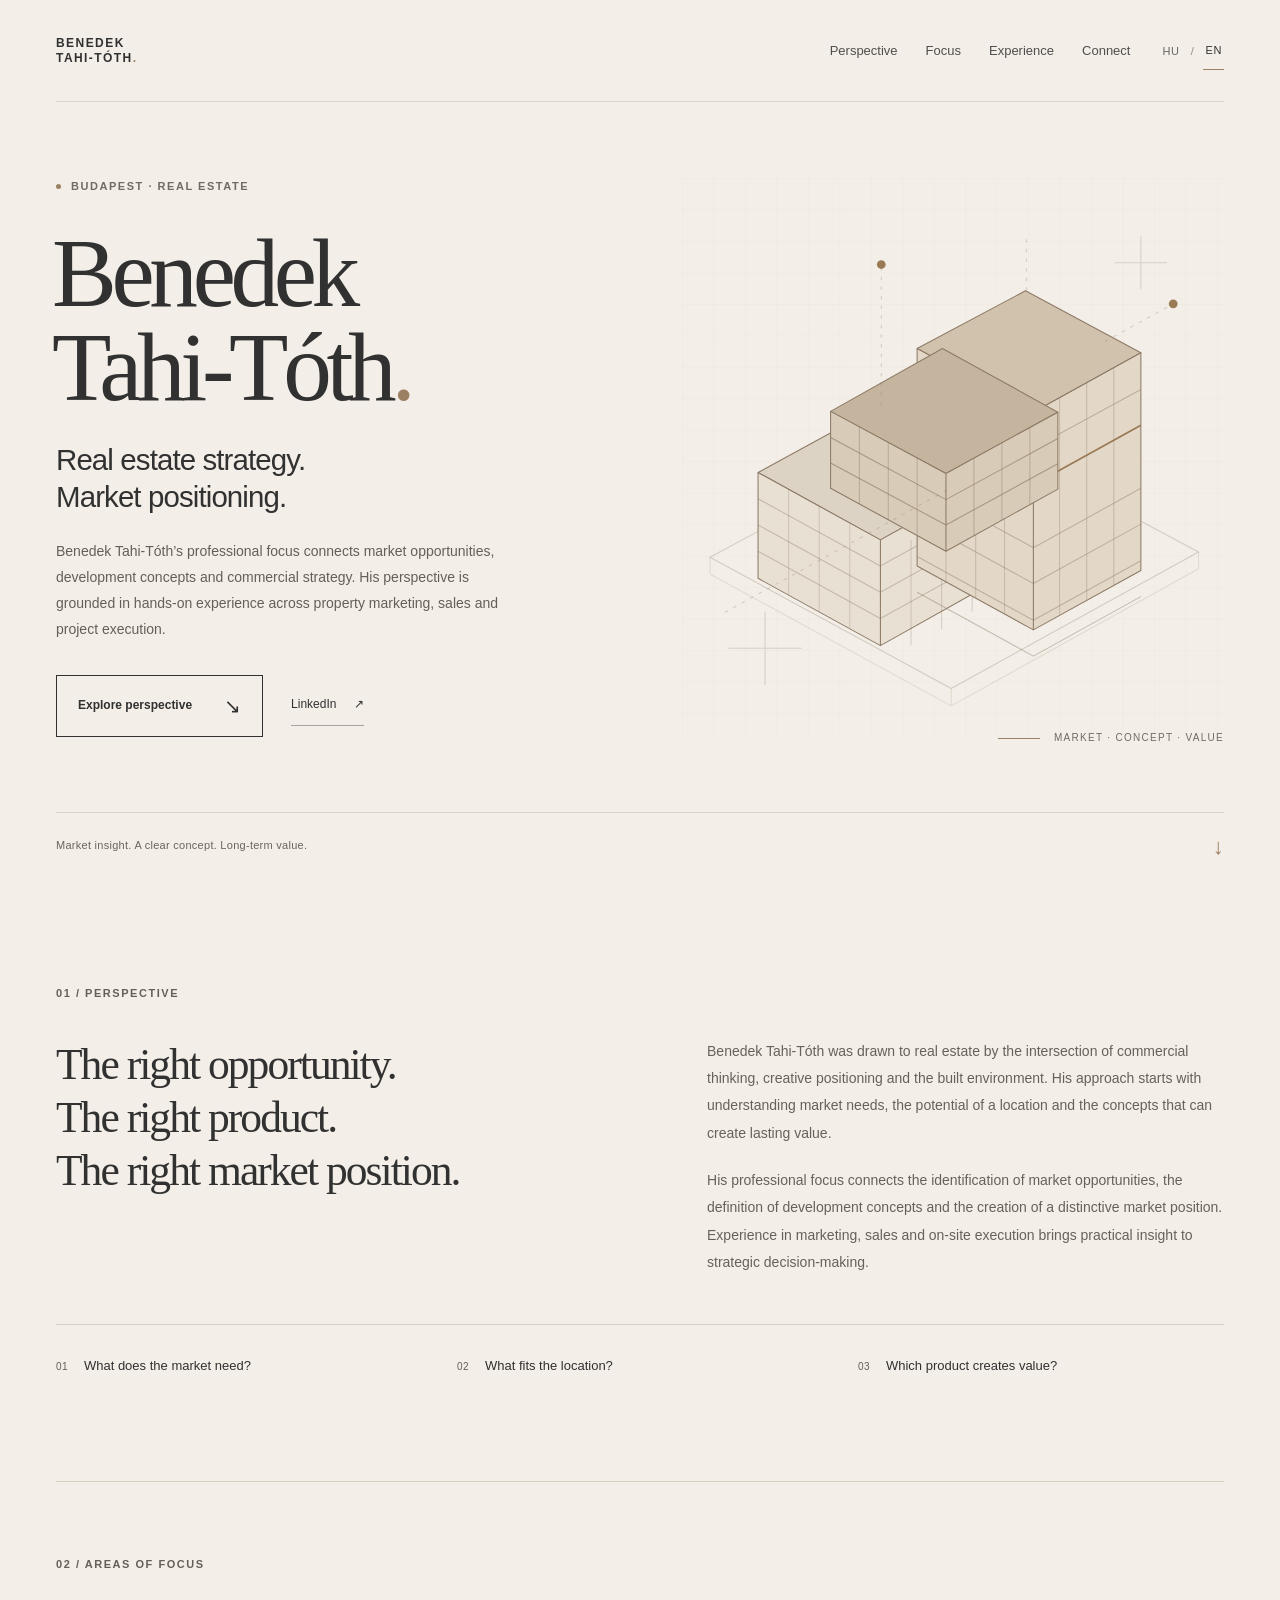
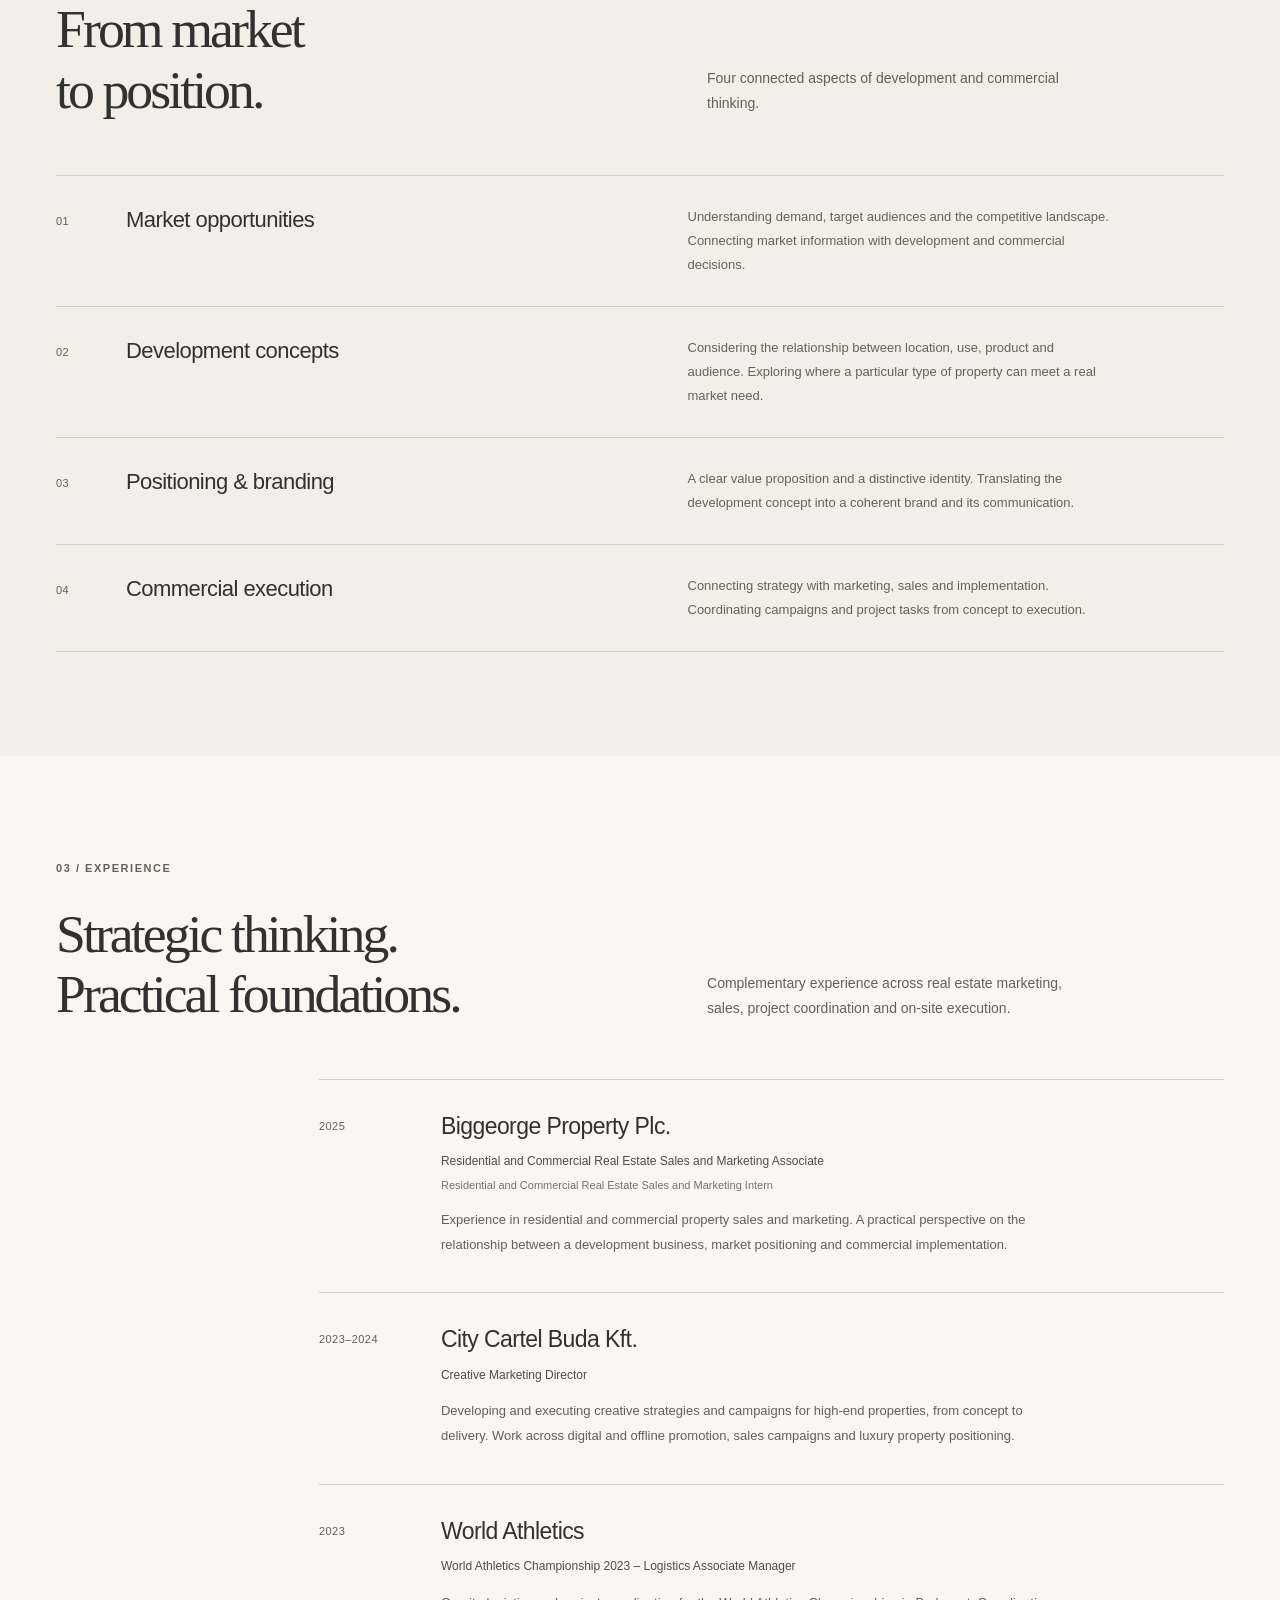
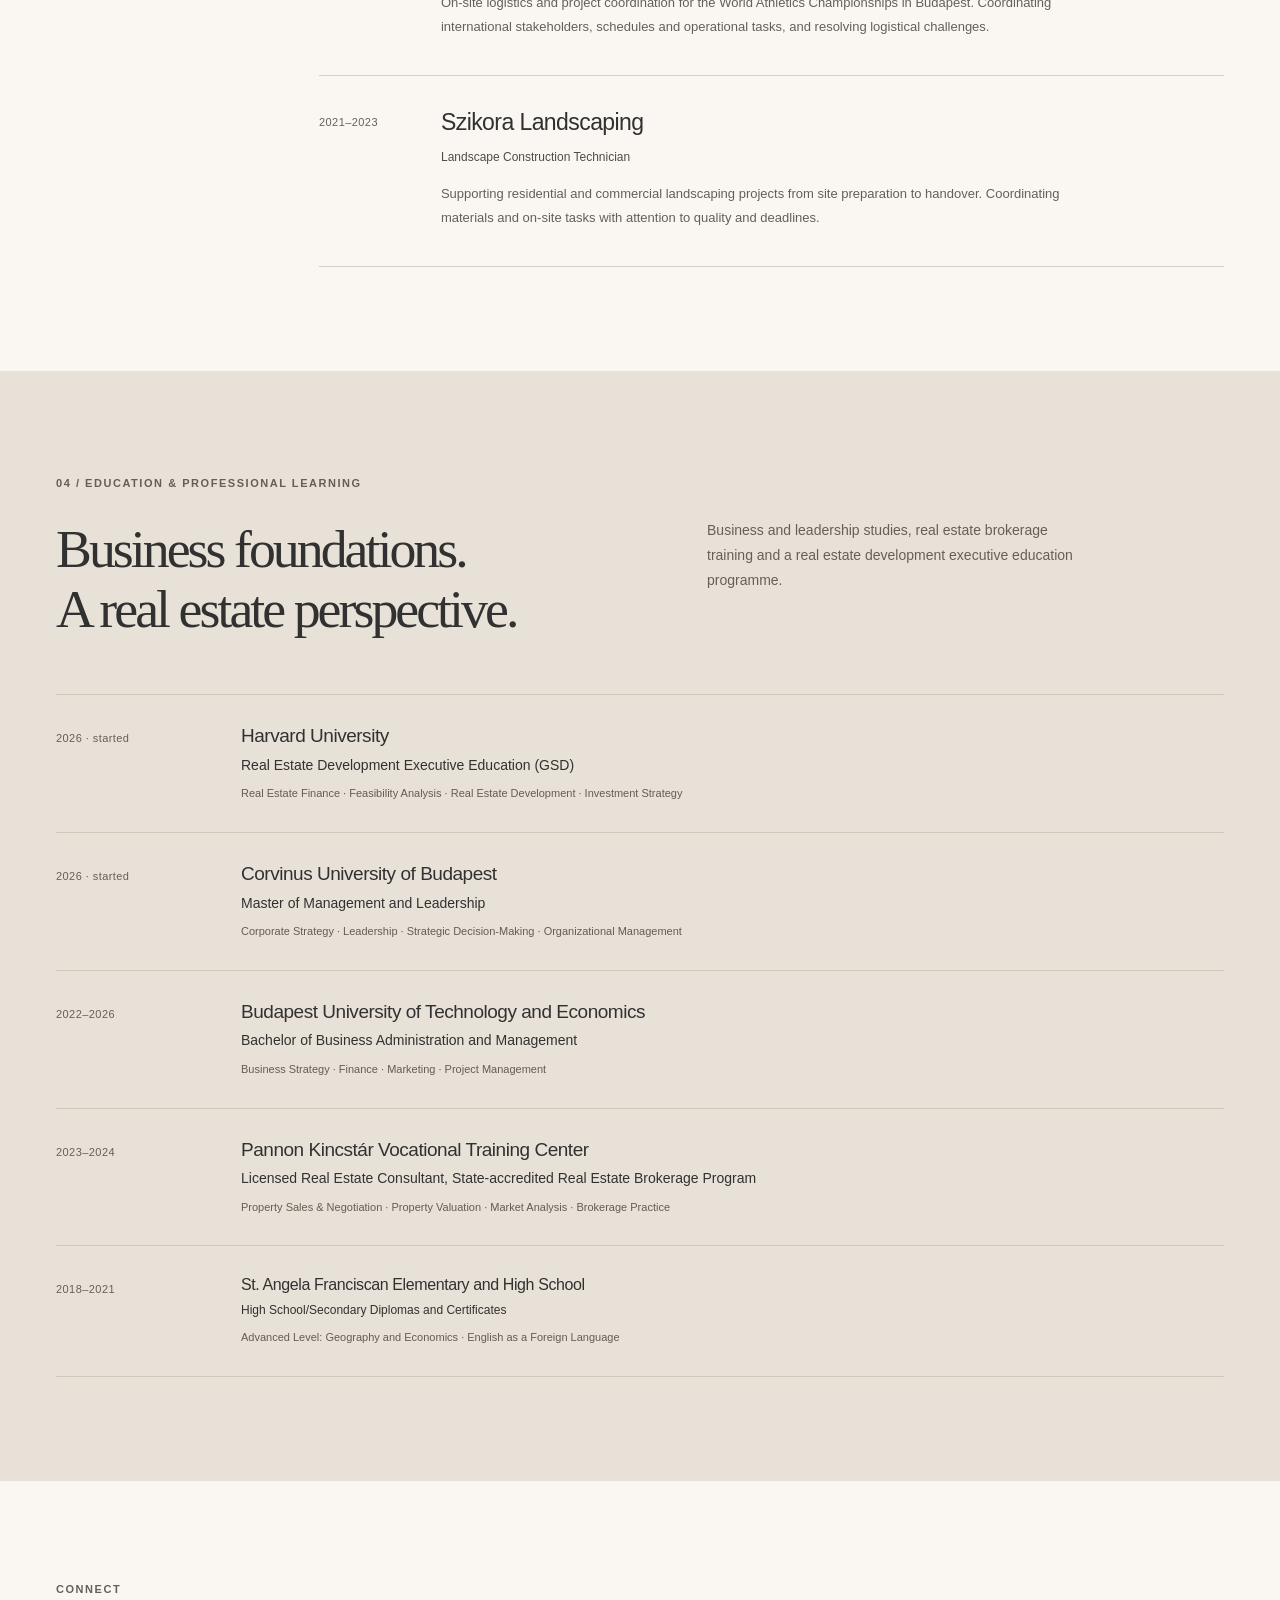
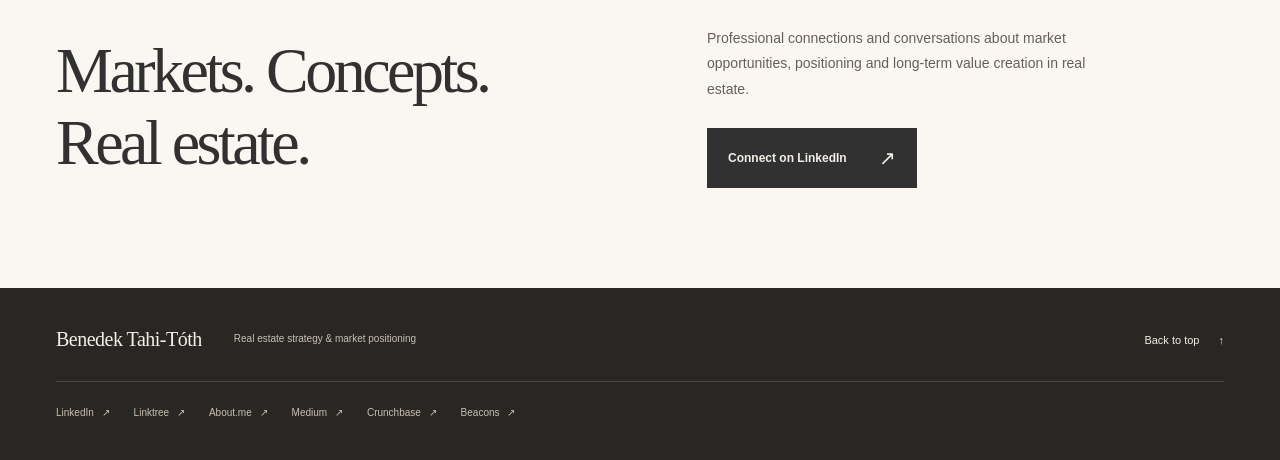
==== en/index.html @ 2187190b "Add files via upload" ====
<!doctype html>
<html lang="en">
<head>
  <meta charset="utf-8">
  <meta name="viewport" content="width=device-width, initial-scale=1">
  <title>Benedek Tahi-Tóth | Real Estate Strategy &amp; Positioning</title>
  <meta name="description" content="Benedek Tahi-Tóth. A real estate perspective connecting market opportunities, development concepts, brand positioning and commercial execution.">
  <meta name="author" content="Benedek Tahi-Tóth">
  <meta name="theme-color" content="#f3eee7">
  <link rel="canonical" href="https://benedektt.github.io/en/">
  <link rel="alternate" hreflang="hu" href="https://benedektt.github.io/">
  <link rel="alternate" hreflang="en" href="https://benedektt.github.io/en/">
  <link rel="alternate" hreflang="x-default" href="https://benedektt.github.io/">
  <meta property="og:type" content="profile">
  <meta property="og:site_name" content="Benedek Tahi-Tóth">
  <meta property="og:title" content="Benedek Tahi-Tóth | Real Estate Strategy &amp; Positioning">
  <meta property="og:description" content="Benedek Tahi-Tóth. A real estate perspective connecting market opportunities, development concepts, brand positioning and commercial execution.">
  <meta property="og:url" content="https://benedektt.github.io/en/">
  <meta property="og:locale" content="en_GB">
  <meta property="og:locale:alternate" content="hu_HU">
  <meta property="og:image" content="https://benedektt.github.io/assets/social-card.png">
  <meta property="og:image:width" content="1200">
  <meta property="og:image:height" content="630">
  <meta property="og:image:alt" content="Benedek Tahi-Tóth — Real estate strategy and market positioning">
  <meta name="twitter:card" content="summary_large_image">
  <meta name="twitter:title" content="Benedek Tahi-Tóth | Real Estate Strategy &amp; Positioning">
  <meta name="twitter:description" content="Benedek Tahi-Tóth. A real estate perspective connecting market opportunities, development concepts, brand positioning and commercial execution.">
  <meta name="twitter:image" content="https://benedektt.github.io/assets/social-card.png">
  <link rel="icon" href="../assets/favicon.svg" type="image/svg+xml">
  <link rel="stylesheet" href="../styles.css">
  <script type="application/ld+json">{"@context":"https://schema.org","@graph":[{"@type":"Person","@id":"https://benedektt.github.io/#person","name":"Benedek Tahi-Tóth","alternateName":["Tahi-Tóth Benedek","Benedek Tahi-Toth","Tahi-Toth Benedek"],"url":"https://benedektt.github.io/","description":"Benedek Tahi-Tóth. A real estate perspective connecting market opportunities, development concepts, brand positioning and commercial execution.","sameAs":["https://www.linkedin.com/in/benedektt/","https://linktr.ee/benedektt","https://about.me/benedektt","https://medium.com/@benedektt","https://www.crunchbase.com/person/benedek-tahi-t%C3%B3th","https://beacons.ai/benedektt"],"knowsAbout":["Real estate market analysis","Real estate development concepts","Market positioning","Real estate branding","Property marketing","Residential and commercial real estate sales"]},{"@type":"WebSite","@id":"https://benedektt.github.io/#website","url":"https://benedektt.github.io/","name":"Benedek Tahi-Tóth","inLanguage":["hu","en"],"publisher":{"@id":"https://benedektt.github.io/#person"}},{"@type":"ProfilePage","@id":"https://benedektt.github.io/en/#profile","url":"https://benedektt.github.io/en/","name":"Benedek Tahi-Tóth | Real Estate Strategy & Positioning","inLanguage":"en","mainEntity":{"@id":"https://benedektt.github.io/#person"},"isPartOf":{"@id":"https://benedektt.github.io/#website"}}]}</script>
</head>
<body id="top">
  <a class="skip-link" href="#main">Skip to content</a>
  <div class="hero-wrap">
    <header class="site-header container">
      <a class="wordmark" href="#top" aria-label="Benedek Tahi-Tóth">BENEDEK<br>TAHI-TÓTH<span class="wordmark-dot" aria-hidden="true">.</span></a>
      <nav aria-label="Main navigation"><a href="#szemlelet">Perspective</a><a href="#fokusz">Focus</a><a href="#tapasztalat">Experience</a><a href="#kapcsolat">Connect</a></nav>
      <div class="languages" aria-label="Select language"><a href="../" lang="hu" hreflang="hu" >HU</a><span aria-hidden="true">/</span><a href="./" lang="en" hreflang="en" aria-current="page">EN</a></div>
    </header>
  </div>
    <main id="main">
      <div class="hero-wrap">
      <section class="hero container" aria-labelledby="hero-title">
        <div class="hero-copy">
          <p class="eyebrow"><span class="status-dot" aria-hidden="true"></span>Budapest · Real estate</p>
          <h1 id="hero-title">Benedek<br> Tahi-Tóth<span class="accent">.</span></h1>
          <p class="position">Real estate strategy.<br>Market positioning.</p>
          <p class="hero-intro">Benedek Tahi-Tóth’s professional focus connects market opportunities, development concepts and commercial strategy. His perspective is grounded in hands-on experience across property marketing, sales and project execution.</p>
          <div class="hero-actions"><a class="button button-light" href="#szemlelet">Explore perspective <span aria-hidden="true">↘</span></a><a class="text-link" href="https://www.linkedin.com/in/benedektt/">LinkedIn <span aria-hidden="true">↗</span></a></div>
        </div>
        <div class="hero-art"><svg class="architecture" viewBox="0 0 620 640" fill="none" aria-hidden="true" xmlns="http://www.w3.org/2000/svg">
  <defs><pattern id="grid" width="36" height="36" patternUnits="userSpaceOnUse"><path d="M36 0H0V36" stroke="currentColor" stroke-opacity=".075"/></pattern></defs>
  <rect width="620" height="640" fill="url(#grid)"/>
  <g stroke="currentColor" stroke-width="1.2" stroke-linejoin="round">
    <path d="M32 434 308 584 591 428 316 281Z" stroke-opacity=".30"/>
    <path d="m32 453 276 151 283-157M308 584v20M591 428v19M32 434v19" stroke-opacity=".18"/>
    <path d="m87 337 140 77 141-78-140-76Z" fill="#ddd3c5"/>
    <path d="m87 337 140 77v121L87 458Zm140 77 141-78v120l-141 79Z" fill="#e9e0d4"/>
    <path d="m87 367 140 77 141-78M87 397l140 77 141-78M87 427l140 77 141-78" stroke-opacity=".40"/>
    <path d="M122 356v121m35-102v121m35-102v121m70-101v121m35-140v121m35-141v121" stroke-opacity=".28"/>
    <path d="m269 195 133 73 123-68-132-71Z" fill="#d1c2ae"/>
    <path d="m269 195 133 73v249l-133-73Zm133 73 123-68v249l-123 68Z" fill="#e3d8c8"/>
    <path d="m269 237 133 72 123-67m-256 108 133 73 123-68m-256 36 133 73 123-68m-256 37 133 73 123-68m-256 36 133 73 123-68" stroke-opacity=".45"/>
    <path d="M302 213v249m34-231v249m33-231v249m63-247v248m31-265v249m31-266v249" stroke-opacity=".33"/>
    <path d="m269 278 133 73 123-68" stroke="#9a7a55" stroke-width="2"/>
    <path d="m170 267 132 71 128-70-132-73Z" fill="#c6b59e"/>
    <path d="m170 267 132 71v89l-132-72Zm132 71 128-70v88l-128 71Z" fill="#d8cbb8"/>
    <path d="m170 297 132 71 128-70m-260 28 132 71 128-70" stroke-opacity=".65"/>
    <path d="M203 285v88m33-70v88m33-71v88m65-88v90m32-107v89m32-107v89" stroke-opacity=".40"/>
    <path d="m49 497 260-143m175-167 78-43M228 260V99m166 30V65" stroke-dasharray="4 7" stroke-opacity=".30"/>
    <circle cx="228" cy="99" r="5" fill="#9a7a55" stroke="none"/>
    <circle cx="562" cy="144" r="5" fill="#9a7a55" stroke="none"/>
    <path d="M53 538h84m-42-42v84M495 97h60m-30-30v60" stroke-opacity=".25"/>
  </g>
</svg><p class="art-caption"><span class="art-line" aria-hidden="true"></span>Market · Concept · Value</p></div>
        <div class="hero-foot"><span>Market insight. A clear concept. Long-term value.</span><span aria-hidden="true">↓</span></div>
      </section>
      </div>
      <div class="light-surface">
        <section id="szemlelet" class="about section container" aria-labelledby="about-title">
          <p class="section-label">01 / Perspective</p>
          <div class="about-grid"><h2 id="about-title">The right opportunity.<br>The right product.<br>The right market position.</h2><div class="prose"><p>Benedek Tahi-Tóth was drawn to real estate by the intersection of commercial thinking, creative positioning and the built environment. His approach starts with understanding market needs, the potential of a location and the concepts that can create lasting value.</p><p>His professional focus connects the identification of market opportunities, the definition of development concepts and the creation of a distinctive market position. Experience in marketing, sales and on-site execution brings practical insight to strategic decision-making.</p></div></div>
          <ol class="questions"><li><span>01</span>What does the market need?</li><li><span>02</span>What fits the location?</li><li><span>03</span>Which product creates value?</li></ol>
        </section>
        <section id="fokusz" class="focus section container" aria-labelledby="focus-title">
          <div class="section-heading"><div><p class="section-label">02 / Areas of focus</p><h2 id="focus-title">From market<br>to position.</h2></div><p class="section-intro">Four connected aspects of development and commercial thinking.</p></div>
          <div class="focus-list"><article class="focus-row"><span class="row-number">01</span><h3>Market opportunities</h3><p>Understanding demand, target audiences and the competitive landscape. Connecting market information with development and commercial decisions.</p></article><article class="focus-row"><span class="row-number">02</span><h3>Development concepts</h3><p>Considering the relationship between location, use, product and audience. Exploring where a particular type of property can meet a real market need.</p></article><article class="focus-row"><span class="row-number">03</span><h3>Positioning &amp; branding</h3><p>A clear value proposition and a distinctive identity. Translating the development concept into a coherent brand and its communication.</p></article><article class="focus-row"><span class="row-number">04</span><h3>Commercial execution</h3><p>Connecting strategy with marketing, sales and implementation. Coordinating campaigns and project tasks from concept to execution.</p></article></div>
        </section>
      </div>
      <section id="tapasztalat" class="experience section container" aria-labelledby="experience-title">
        <div class="section-heading"><div><p class="section-label">03 / Experience</p><h2 id="experience-title">Strategic thinking.<br>Practical foundations.</h2></div><p class="section-intro">Complementary experience across real estate marketing, sales, project coordination and on-site execution.</p></div>
        <div class="career-list"><article class="career"><p class="year">2025</p><div><h3>Biggeorge Property Plc.</h3><ul class="roles"><li>Residential and Commercial Real Estate Sales and Marketing Associate</li><li>Residential and Commercial Real Estate Sales and Marketing Intern</li></ul><p class="career-description">Experience in residential and commercial property sales and marketing. A practical perspective on the relationship between a development business, market positioning and commercial implementation.</p></div></article><article class="career"><p class="year">2023–2024</p><div><h3>City Cartel Buda Kft.</h3><ul class="roles"><li>Creative Marketing Director</li></ul><p class="career-description">Developing and executing creative strategies and campaigns for high-end properties, from concept to delivery. Work across digital and offline promotion, sales campaigns and luxury property positioning.</p></div></article><article class="career"><p class="year">2023</p><div><h3>World Athletics</h3><ul class="roles"><li>World Athletics Championship 2023 – Logistics Associate Manager</li></ul><p class="career-description">On-site logistics and project coordination for the World Athletics Championships in Budapest. Coordinating international stakeholders, schedules and operational tasks, and resolving logistical challenges.</p></div></article><article class="career"><p class="year">2021–2023</p><div><h3>Szikora Landscaping</h3><ul class="roles"><li>Landscape Construction Technician</li></ul><p class="career-description">Supporting residential and commercial landscaping projects from site preparation to handover. Coordinating materials and on-site tasks with attention to quality and deadlines.</p></div></article></div>
      </section>
      <div class="education-wrap">
        <section id="tanulmanyok" class="education section container" aria-labelledby="education-title">
          <div class="section-heading"><div><p class="section-label">04 / Education & professional learning</p><h2 id="education-title">Business foundations.<br>A real estate perspective.</h2></div><p class="section-intro">Business and leadership studies, real estate brokerage training and a real estate development executive education programme.</p></div>
          <div class="study-list"><article class="study"><p class="year">2026 · started</p><div><h3>Harvard University</h3><p class="degree">Real Estate Development Executive Education (GSD)</p><p class="subjects">Real Estate Finance · Feasibility Analysis · Real Estate Development · Investment Strategy</p></div></article><article class="study"><p class="year">2026 · started</p><div><h3>Corvinus University of Budapest</h3><p class="degree">Master of Management and Leadership</p><p class="subjects">Corporate Strategy · Leadership · Strategic Decision-Making · Organizational Management</p></div></article><article class="study"><p class="year">2022–2026</p><div><h3>Budapest University of Technology and Economics</h3><p class="degree">Bachelor of Business Administration and Management</p><p class="subjects">Business Strategy · Finance · Marketing · Project Management</p></div></article><article class="study"><p class="year">2023–2024</p><div><h3>Pannon Kincstár Vocational Training Center</h3><p class="degree">Licensed Real Estate Consultant, State-accredited Real Estate Brokerage Program</p><p class="subjects">Property Sales &amp; Negotiation · Property Valuation · Market Analysis · Brokerage Practice</p></div></article><article class="study"><p class="year">2018–2021</p><div><h3>St. Angela Franciscan Elementary and High School</h3><p class="degree">High School/Secondary Diplomas and Certificates</p><p class="subjects">Advanced Level: Geography and Economics · English as a Foreign Language</p></div></article></div>
        </section>
      </div>
      <section id="kapcsolat" class="contact section container" aria-labelledby="contact-title">
        <p class="section-label">Connect</p><div class="contact-grid"><h2 id="contact-title">Markets. Concepts.<br>Real estate.</h2><div><p>Professional connections and conversations about market opportunities, positioning and long-term value creation in real estate.</p><a class="button button-dark" href="https://www.linkedin.com/in/benedektt/">Connect on LinkedIn <span aria-hidden="true">↗</span></a></div></div>
      </section>
    </main>
    <footer class="site-footer"><div class="container"><div class="footer-top"><a class="footer-name" href="#top">Benedek Tahi-Tóth</a><p>Real estate strategy & market positioning</p><a class="back-top" href="#top">Back to top <span aria-hidden="true">↑</span></a></div><nav class="profile-links" aria-label="Professional profiles"><a href="https://www.linkedin.com/in/benedektt/">LinkedIn <span aria-hidden="true">↗</span></a><a href="https://linktr.ee/benedektt">Linktree <span aria-hidden="true">↗</span></a><a href="https://about.me/benedektt">About.me <span aria-hidden="true">↗</span></a><a href="https://medium.com/@benedektt">Medium <span aria-hidden="true">↗</span></a><a href="https://www.crunchbase.com/person/benedek-tahi-t%C3%B3th">Crunchbase <span aria-hidden="true">↗</span></a><a href="https://beacons.ai/benedektt">Beacons <span aria-hidden="true">↗</span></a></nav></div></footer>
</body>
</html>
---- styles.css ----
:root{--ink:#313131;--ink-deep:#292724;--cream:#f3eee7;--paper:#faf7f2;--sand:#9b8064;--muted:#665f57;--line:#d8cfc3;--serif:Georgia,'Times New Roman',serif;--sans:Inter,'Segoe UI',Arial,sans-serif}
*{box-sizing:border-box}html{scroll-behavior:smooth;scroll-padding-top:26px}body{margin:0;background:var(--paper);color:var(--ink);font-family:var(--sans);font-size:16px;line-height:1.65;-webkit-font-smoothing:antialiased}a{color:inherit;text-decoration:none}a:focus-visible{outline:3px solid #8b6f4f;outline-offset:6px}::selection{background:#dfd0bf;color:var(--ink)}h1,h2,h3,p{margin:0}h1,h2{font-family:var(--serif);font-weight:400;letter-spacing:-.055em}h2{font-size:clamp(36px,4.2vw,58px);line-height:1.13}h3{font-size:22px;font-weight:500;line-height:1.35;letter-spacing:-.025em}.container{width:min(1240px,calc(100% - 112px));margin-inline:auto}.section{padding-block:104px}.skip-link{position:absolute;top:-100px;left:16px;z-index:100;padding:12px 20px;background:var(--sand);color:var(--ink)}.skip-link:focus{top:16px}.hero-wrap{background:var(--cream)}.site-header,.hero{color:var(--ink);background:var(--cream)}.site-header{display:flex;align-items:center;justify-content:space-between;gap:30px;padding-top:31px;padding-bottom:31px;border-bottom:1px solid #31313124}.wordmark{font-size:12px;line-height:1.25;letter-spacing:.12em;font-weight:600;flex-shrink:0}.wordmark-dot{color:var(--sand)}.site-header nav{display:flex;align-items:center;gap:28px;margin-left:auto}.site-header nav a{font-size:13px;opacity:.84;padding-block:9px}.site-header nav a:hover{opacity:1;color:var(--sand)}.languages{display:flex;gap:9px;align-items:center;font-size:11px;letter-spacing:.06em}.languages a{padding:10px 2px;opacity:.72}.languages a[aria-current]{opacity:1;border-bottom:1px solid var(--sand)}.languages span{opacity:.5}.hero{display:grid;grid-template-columns:1.1fr 1fr;gap:0 30px;padding-top:76px;position:relative}.eyebrow,.section-label{font-size:11px;line-height:1.5;font-weight:600;text-transform:uppercase;letter-spacing:.14em}.eyebrow{display:flex;align-items:center;gap:10px;color:#716b63;margin-bottom:31px}.status-dot{width:5px;height:5px;background:var(--sand);border-radius:50%;display:inline-block}.hero h1{font-size:clamp(65px,7.6vw,110px);line-height:.97;margin-left:-4px;white-space:nowrap}.accent{color:var(--sand)}.position{font-size:clamp(22px,2.3vw,31px);font-weight:400;line-height:1.28;letter-spacing:-.03em;margin-top:26px}.hero-intro{max-width:475px;font-size:14px;line-height:1.85;color:#655f58;margin-top:23px}.hero-actions{display:flex;align-items:center;gap:28px;margin-top:32px}.button{display:inline-flex;align-items:center;justify-content:space-between;gap:32px;padding:16px 21px;font-size:12px;font-weight:600;line-height:1.4;min-height:50px;transition:background .15s,color .15s}.button span{font-size:20px;font-weight:400}.button-light{background:transparent;color:var(--ink);border:1px solid var(--ink)}.button-light:hover{background:var(--ink);color:var(--cream)}.button-dark{background:var(--ink);color:var(--cream)}.button-dark:hover{background:#4b4540}.text-link{white-space:nowrap;font-size:12px;border-bottom:1px solid #31313165;padding-block:10px}.text-link span{margin-left:14px}.hero-art{align-self:center;position:relative;min-width:0}.architecture{width:100%;height:auto;display:block;color:#8c7a66;overflow:visible}.art-caption{display:flex;align-items:center;justify-content:flex-end;gap:14px;font-size:10px;letter-spacing:.13em;text-transform:uppercase;color:#716b63;margin-top:-8px}.art-line{width:42px;height:1px;background:var(--sand)}.hero-foot{grid-column:1/-1;display:flex;justify-content:space-between;border-top:1px solid #31313124;margin-top:66px;padding-block:23px;font-size:11px;color:#6c655c;letter-spacing:.025em}.hero-foot>span:last-child{font-size:22px;color:var(--sand);line-height:1}.light-surface{background:var(--cream)}.section-label{color:var(--muted);margin-bottom:36px}.about-grid{display:grid;grid-template-columns:1.12fr 1fr;gap:72px}.about h2{font-size:clamp(30px,3.4vw,45px);line-height:1.22;letter-spacing:-.045em}.prose{font-size:14px;color:#686159;line-height:1.95}.prose p+p{margin-top:20px}.questions{display:grid;grid-template-columns:1fr 1fr 1fr;gap:35px;list-style:none;padding:30px 0 0;margin:48px 0 0;border-top:1px solid var(--line)}.questions li{font-size:13px;display:flex;gap:16px;align-items:baseline}.questions span,.row-number,.year{font-size:11px;letter-spacing:.04em;font-variant-numeric:tabular-nums;color:var(--muted)}.questions span{font-size:10px}.focus{border-top:1px solid var(--line);padding-top:74px}.section-heading{display:grid;grid-template-columns:1.12fr 1fr;gap:72px;align-items:end;margin-bottom:54px}.section-heading .section-label{margin-bottom:27px}.section-intro{max-width:390px;color:var(--muted);font-size:14px;line-height:1.8;padding-bottom:4px}.focus-list{border-top:1px solid var(--line)}.focus-row{display:grid;grid-template-columns:45px 1fr 1fr;gap:25px;border-bottom:1px solid var(--line);padding:29px 0}.focus-row .row-number{padding-top:7px}.focus-row h3{font-size:22px}.focus-row p{font-size:13px;color:#686159;line-height:1.85;max-width:425px}.experience{background:var(--paper)}.career-list{border-top:1px solid var(--line);margin-left:calc(22% + 6px)}.career{display:grid;grid-template-columns:96px 1fr;gap:26px;padding:31px 0 35px;border-bottom:1px solid var(--line)}.career .year,.study .year{padding-top:6px}.career h3{font-size:23px;margin-bottom:10px}.roles{list-style:none;padding:0;margin:0 0 14px;font-size:12px;font-weight:500;line-height:1.65;color:#524b44}.roles li+li{margin-top:4px}.roles li:nth-child(2){color:#787067;font-size:11px}.career-description{font-size:13px;line-height:1.9;color:var(--muted);max-width:630px}.education-wrap{background:#e8e1d7}.education .section-heading{align-items:center}.study-list{border-top:1px solid #d1c7ba}.study{display:grid;grid-template-columns:155px 1fr;gap:30px;padding:28px 0;border-bottom:1px solid #d1c7ba}.study h3{font-size:19px;margin-bottom:5px}.degree{font-size:14px;line-height:1.6;max-width:740px}.subjects{font-size:11px;line-height:1.8;color:#655c52;margin-top:8px}.study:last-child h3{font-size:16px}.study:last-child .degree{font-size:12px}.contact{padding-block:100px}.contact .section-label{margin-bottom:28px}.contact-grid{display:grid;grid-template-columns:1.12fr 1fr;gap:72px;align-items:center}.contact-grid h2{font-size:clamp(38px,5vw,70px)}.contact-grid p{font-size:14px;line-height:1.85;max-width:390px;color:var(--muted);margin-bottom:25px}.site-footer{background:var(--ink-deep);color:var(--cream);padding-block:35px}.footer-top{display:grid;grid-template-columns:auto 1fr auto;align-items:center;gap:32px}.footer-name{font-family:var(--serif);font-size:20px;letter-spacing:-.025em}.footer-top p{font-size:10px;color:#c8bfb2}.back-top{font-size:11px}.back-top span{margin-left:16px}.profile-links{display:flex;flex-wrap:wrap;gap:10px 24px;border-top:1px solid #ffffff24;margin-top:25px;padding-top:19px}.profile-links a{font-size:10px;line-height:2.4;color:#c8bfb2}.profile-links a:hover{color:#efdfcb}.profile-links a span{margin-left:5px}.error-page{min-height:100vh;display:grid;place-items:center;padding:36px;background:var(--cream)}.error-page h1{font-size:clamp(45px,8vw,90px);line-height:1.05}.error-page p[lang]{margin:20px 0 28px;color:var(--muted)}
@media(min-width:1450px){.hero{padding-top:85px}}
@media(max-width:1150px){.container{width:calc(100% - 72px)}.site-header nav{gap:20px}.hero{gap:0 16px;padding-top:60px}.hero h1{font-size:8.2vw}.hero-intro{font-size:13px}.hero-art{align-self:center}.about-grid,.section-heading,.contact-grid{gap:40px}.career-list{margin-left:12%}.focus-row{grid-template-columns:30px .95fr 1fr;gap:20px}.focus-row h3{font-size:20px}.footer-top{gap:20px}}
@media(max-width:850px){.container{width:calc(100% - 48px)}.site-header{gap:20px;padding-block:25px}.site-header nav{gap:17px}.site-header nav a{font-size:11px}.hero h1{font-size:9vw}.hero{padding-top:45px}.hero-art{margin-right:-15px}.position{font-size:24px}.hero-intro{font-size:13px}.hero-actions{gap:18px}.hero-actions .button{gap:20px;padding:14px 16px;font-size:11px}.hero-foot{margin-top:45px;font-size:10px}.section{padding-block:75px}.about-grid{grid-template-columns:1fr;gap:28px}.about h2{font-size:43px}.prose{max-width:660px}.questions{gap:20px;margin-top:35px}.questions li{font-size:11px;gap:10px}.section-heading{gap:30px}.section-heading h2{font-size:40px}.section-intro{font-size:13px}.focus-row{grid-template-columns:25px 1fr;gap:10px 20px}.focus-row p{grid-column:2;max-width:100%;font-size:13px}.focus-row h3{font-size:23px}.career-list{margin-left:0}.study{grid-template-columns:105px 1fr;gap:20px}.contact-grid{gap:30px}.footer-top{grid-template-columns:1fr auto}.footer-top p{grid-column:1;grid-row:2}.back-top{grid-column:2;grid-row:1/3}.footer-top{gap:7px 20px}}
@media(max-width:600px){.container{width:calc(100% - 40px)}.site-header{display:grid;grid-template-columns:1fr auto;gap:19px 20px;padding-top:22px;padding-bottom:15px}.wordmark{font-size:10px}.languages{grid-column:2;grid-row:1;font-size:11px}.site-header nav{grid-column:1/-1;grid-row:2;justify-content:space-between;gap:12px;margin:0}.site-header nav a{font-size:11px;padding-block:10px}.hero{display:flex;flex-direction:column;padding-top:39px}.eyebrow{font-size:9px;margin-bottom:27px}.hero h1{font-size:clamp(65px,17vw,94px);letter-spacing:-.06em;margin-left:-2px}.position{font-size:25px;margin-top:23px;line-height:1.3}.hero-intro{font-size:13px;margin-top:20px;line-height:1.85;max-width:460px}.hero-actions{margin-top:25px;gap:18px}.hero-actions .button{font-size:11px;padding:15px 17px;gap:20px}.hero-art{width:min(90%,410px);margin:14px auto -5px;align-self:center}.architecture{max-height:370px}.art-caption{font-size:8px;margin-top:-8px}.hero-foot{width:100%;font-size:9px;margin-top:29px;padding-block:20px;gap:20px;align-items:center;line-height:1.6}.hero-foot>span:first-child{max-width:270px}.section{padding-block:58px}.section-label{font-size:9px;margin-bottom:25px;letter-spacing:.13em}.about h2{font-size:clamp(28px,7.7vw,40px);line-height:1.25}.about-grid{gap:25px}.prose{font-size:13px;line-height:1.9}.questions{grid-template-columns:1fr;gap:15px;margin-top:28px;padding-top:25px}.questions li{font-size:12px;gap:17px}.section-heading{grid-template-columns:1fr;gap:19px;margin-bottom:34px}.section-heading h2{font-size:40px}.section-heading .section-label{margin-bottom:22px}.section-intro{font-size:13px;max-width:430px}.focus{padding-top:50px}.focus-row{padding-block:24px;gap:9px 15px}.focus-row h3{font-size:21px}.focus-row p{font-size:12px;line-height:1.9}.career{grid-template-columns:1fr;gap:10px;padding-block:25px}.career h3{font-size:21px}.career .year{font-size:10px;padding:0}.roles{font-size:11px;line-height:1.7;overflow-wrap:anywhere}.roles li:nth-child(2){font-size:10px}.career-description{font-size:12px;line-height:1.9}.study{grid-template-columns:1fr;gap:10px;padding-block:24px}.study .year{font-size:10px;padding:0}.study h3{font-size:18px}.degree{font-size:13px}.subjects{font-size:10px;line-height:1.85}.study:last-child h3{font-size:15px}.contact-grid{grid-template-columns:1fr;gap:25px}.contact-grid h2{font-size:44px}.contact-grid p{font-size:13px}.contact .section-label{margin-bottom:24px}.button-dark{font-size:11px}.site-footer{padding-block:29px}.footer-top{grid-template-columns:1fr;gap:7px}.footer-name{font-size:21px}.footer-top p{font-size:10px;grid-row:auto;grid-column:auto}.back-top{grid-row:auto;grid-column:auto;margin-top:14px;font-size:10px;justify-self:start;padding-block:6px}.profile-links{gap:8px 19px;margin-top:22px;padding-top:15px}.profile-links a{font-size:10px}}
@media(prefers-reduced-motion:reduce){html{scroll-behavior:auto}*{transition:none!important}}
@media print{.hero-wrap,.site-header,.hero,.site-footer,.light-surface,.education-wrap{background:white;color:black}.hero-art,.site-header nav,.languages,.hero-actions,.hero-foot,.contact,.site-footer,.skip-link{display:none}.container{width:100%}.hero{display:block;padding:0}.hero h1{font-size:40px}.hero h1 br{display:none}.hero-intro,.position{color:black;max-width:100%}.position{font-size:20px}.section{padding-block:25px}.about-grid,.section-heading{display:block}.section-intro{margin-top:12px}.career-list{margin-left:0}.section-label,.prose,.career-description,.subjects,.degree{color:black}.career,.study{break-inside:avoid}.hero h1{white-space:normal}.section-heading h2,.about h2{font-size:26px}}
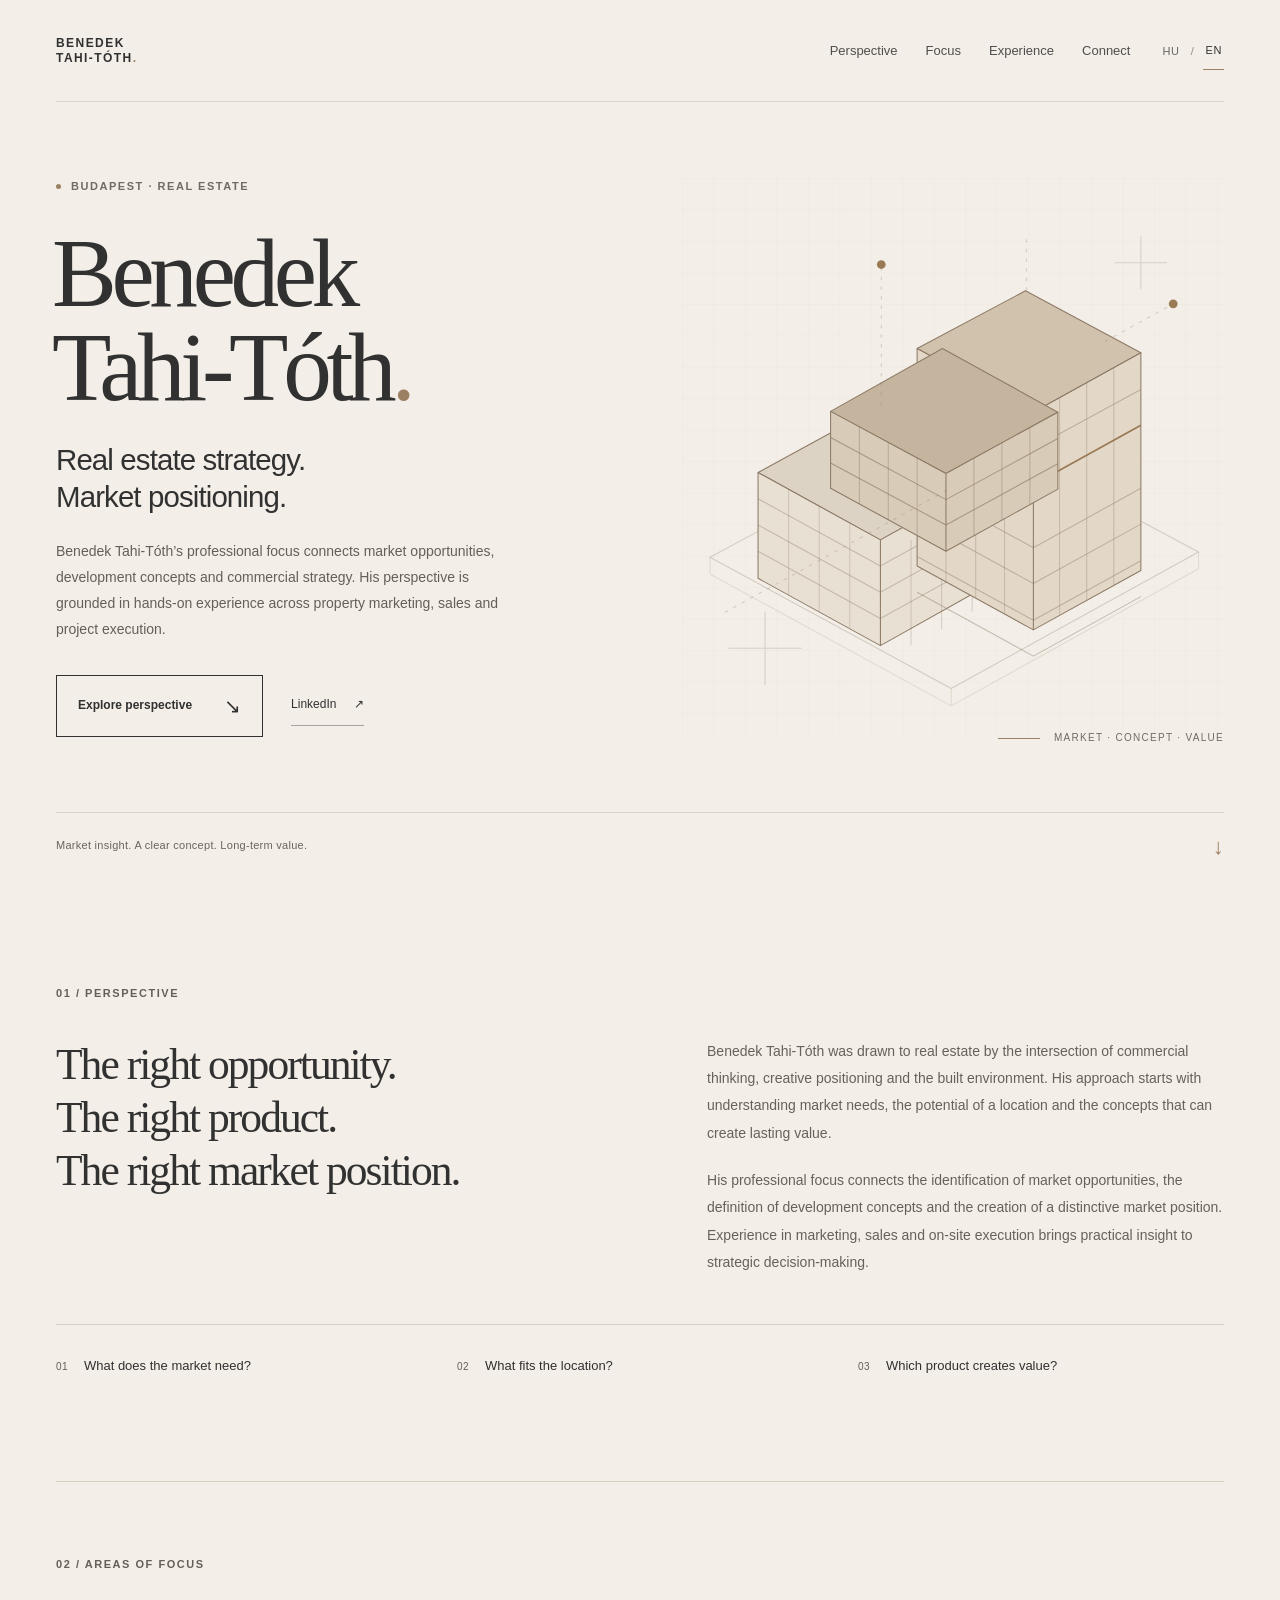
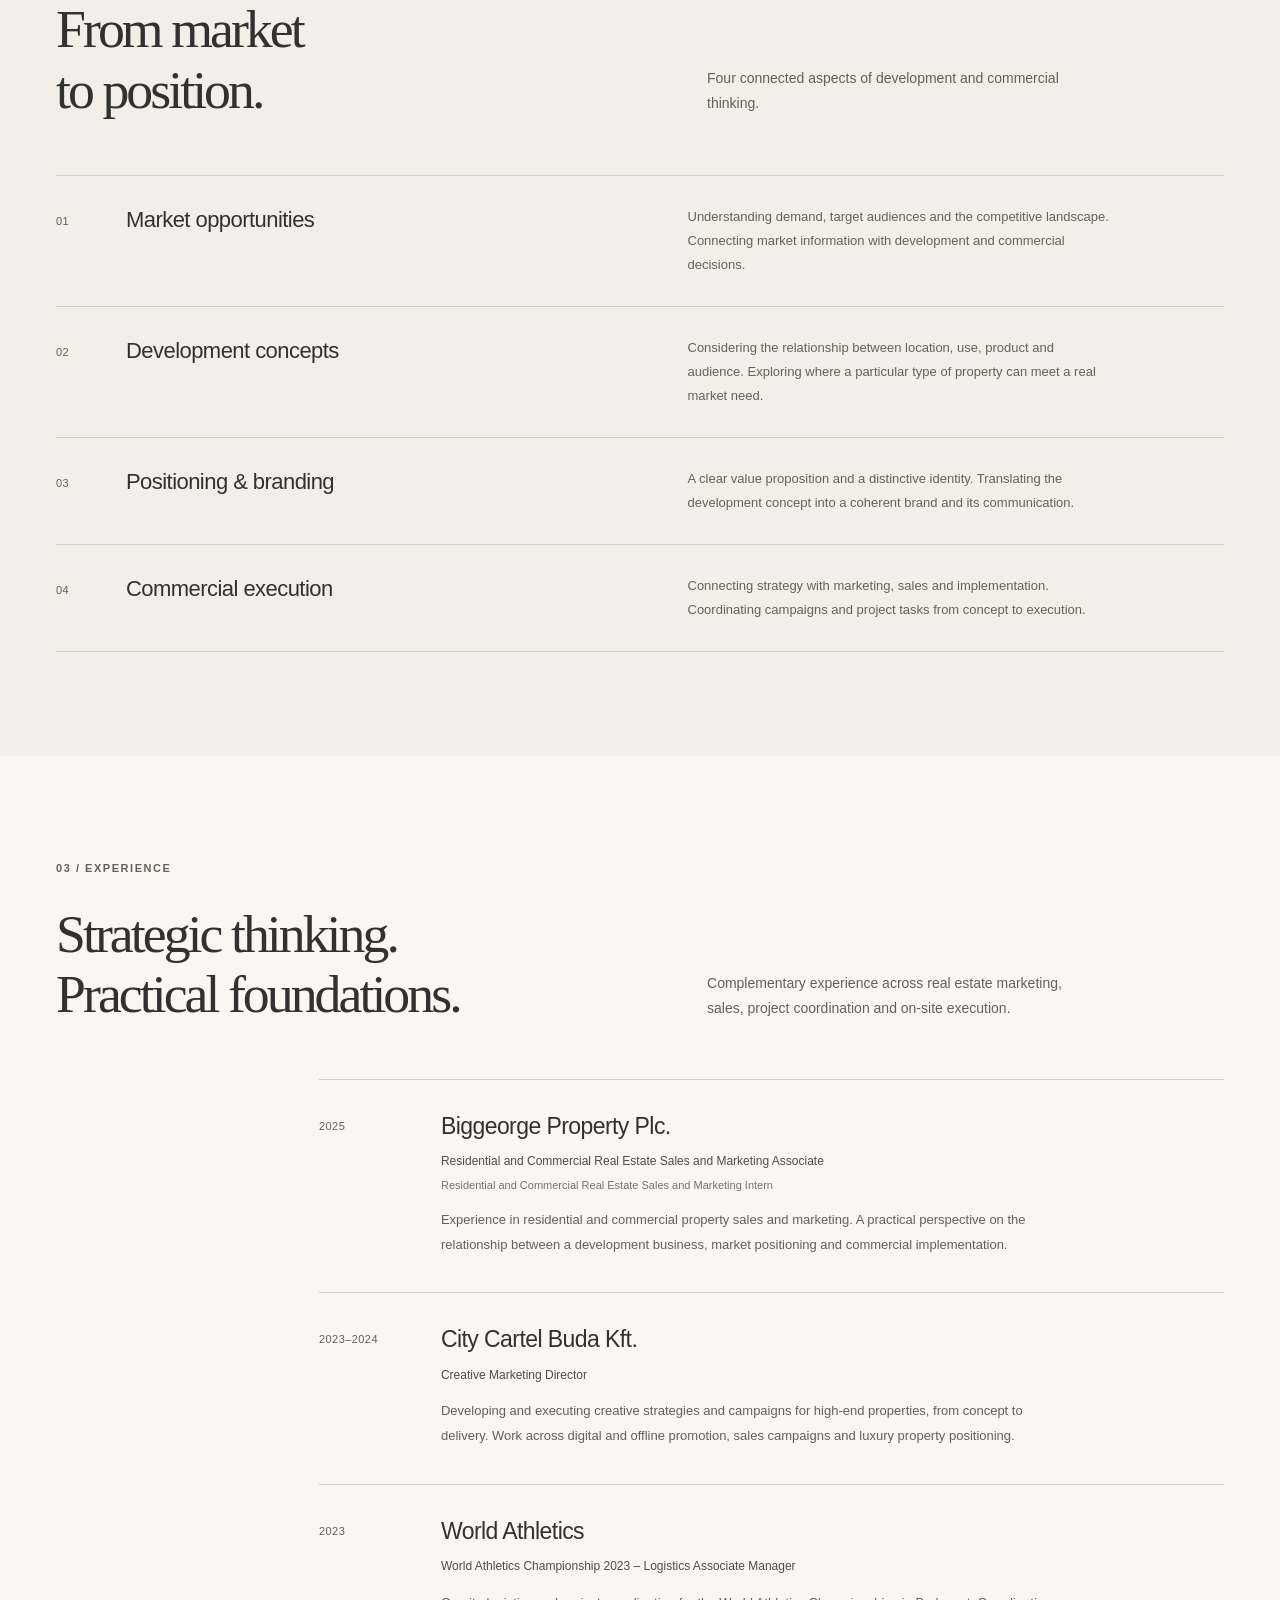
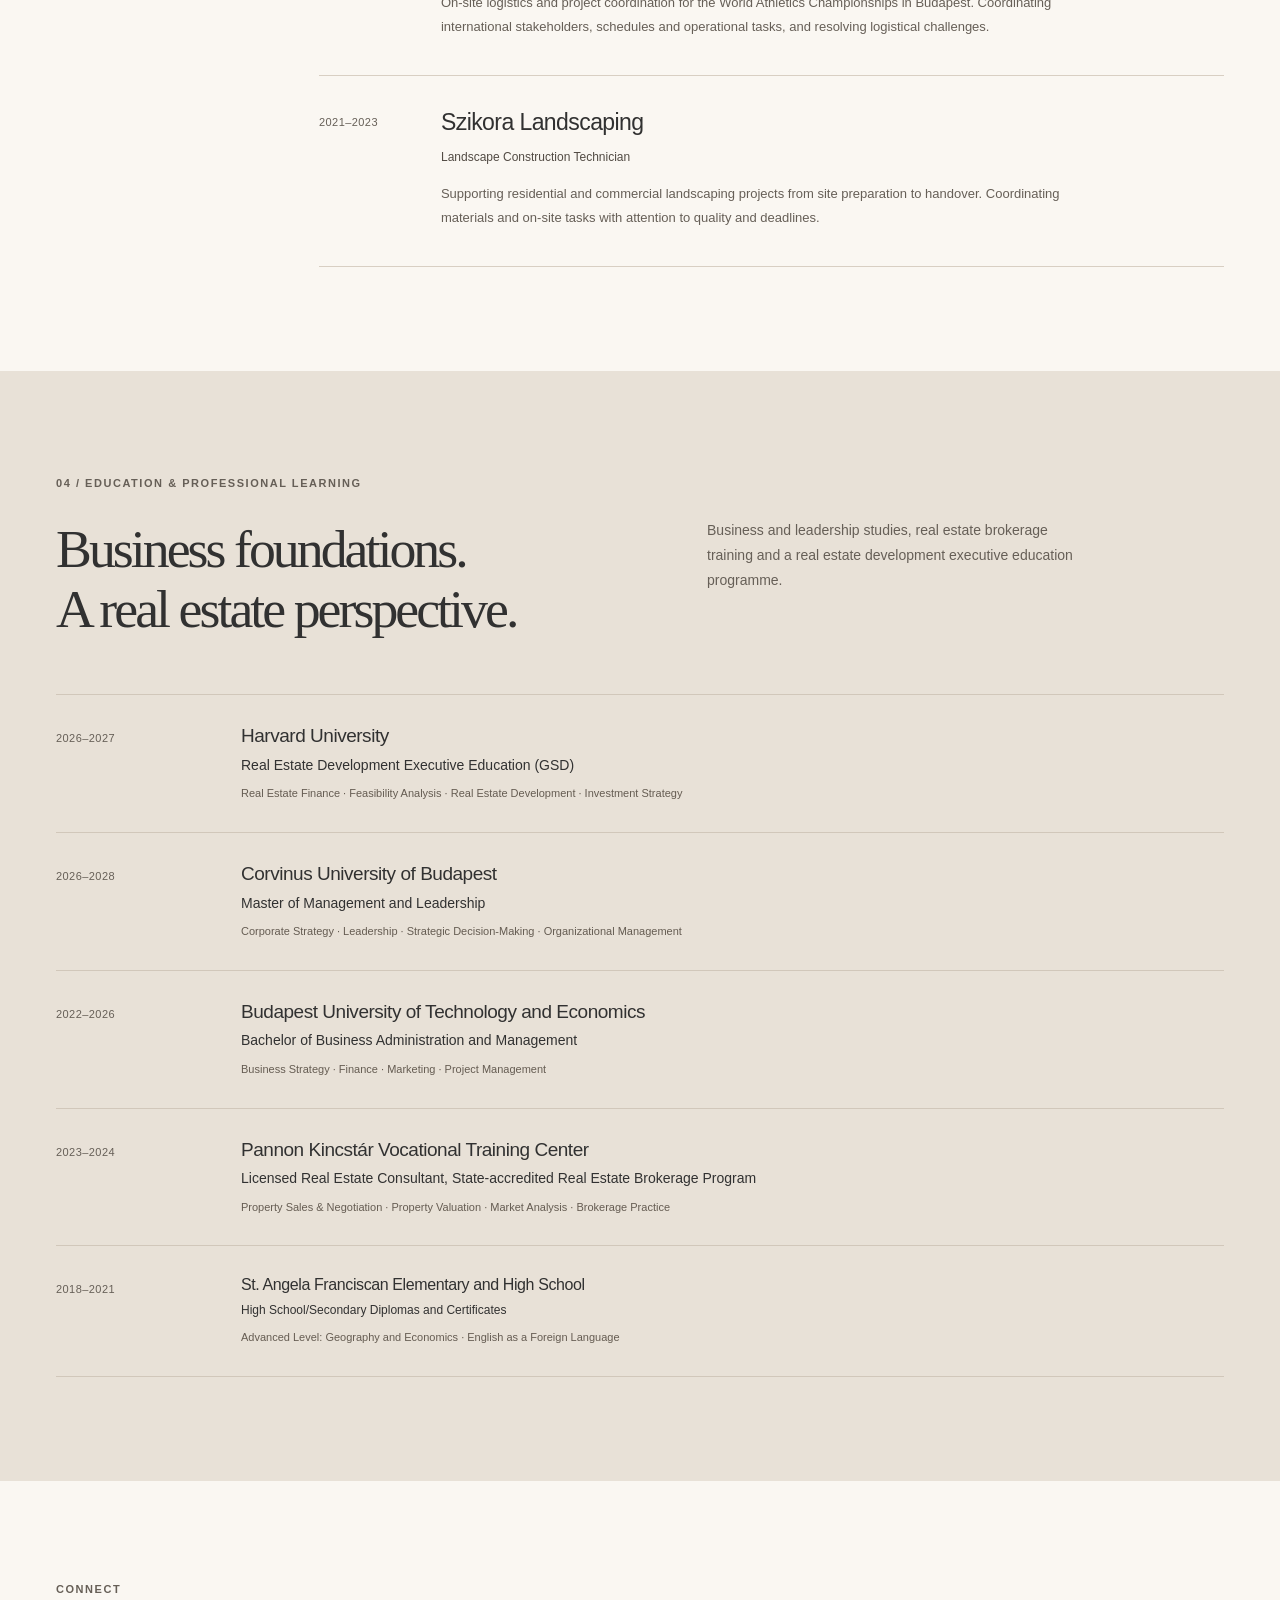
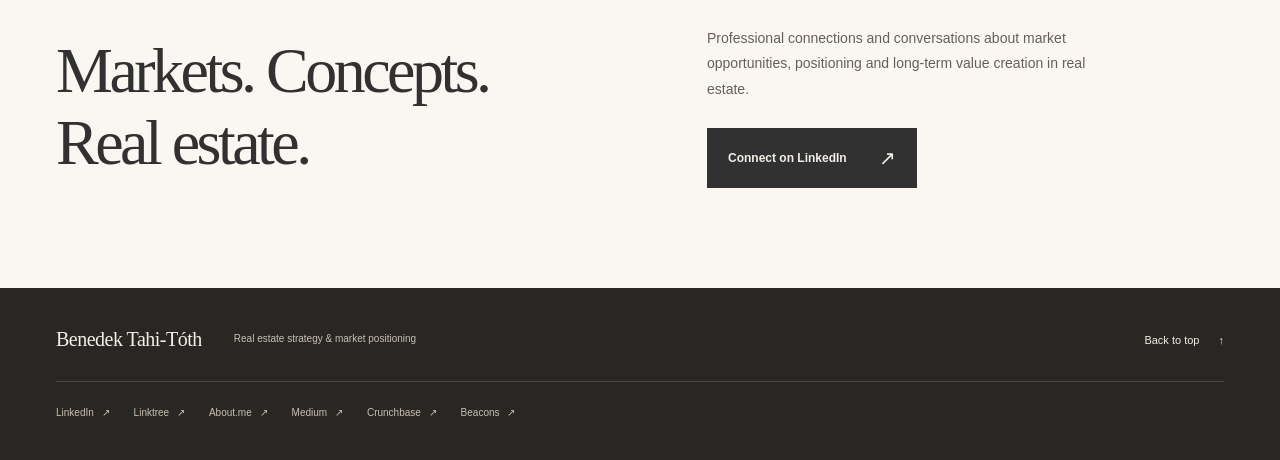
==== commit 3befe094: "Add files via upload" ====
--- a/en/index.html
+++ b/en/index.html
@@ -95,7 +95,7 @@
       <div class="education-wrap">
         <section id="tanulmanyok" class="education section container" aria-labelledby="education-title">
           <div class="section-heading"><div><p class="section-label">04 / Education & professional learning</p><h2 id="education-title">Business foundations.<br>A real estate perspective.</h2></div><p class="section-intro">Business and leadership studies, real estate brokerage training and a real estate development executive education programme.</p></div>
-          <div class="study-list"><article class="study"><p class="year">2026 · started</p><div><h3>Harvard University</h3><p class="degree">Real Estate Development Executive Education (GSD)</p><p class="subjects">Real Estate Finance · Feasibility Analysis · Real Estate Development · Investment Strategy</p></div></article><article class="study"><p class="year">2026 · started</p><div><h3>Corvinus University of Budapest</h3><p class="degree">Master of Management and Leadership</p><p class="subjects">Corporate Strategy · Leadership · Strategic Decision-Making · Organizational Management</p></div></article><article class="study"><p class="year">2022–2026</p><div><h3>Budapest University of Technology and Economics</h3><p class="degree">Bachelor of Business Administration and Management</p><p class="subjects">Business Strategy · Finance · Marketing · Project Management</p></div></article><article class="study"><p class="year">2023–2024</p><div><h3>Pannon Kincstár Vocational Training Center</h3><p class="degree">Licensed Real Estate Consultant, State-accredited Real Estate Brokerage Program</p><p class="subjects">Property Sales &amp; Negotiation · Property Valuation · Market Analysis · Brokerage Practice</p></div></article><article class="study"><p class="year">2018–2021</p><div><h3>St. Angela Franciscan Elementary and High School</h3><p class="degree">High School/Secondary Diplomas and Certificates</p><p class="subjects">Advanced Level: Geography and Economics · English as a Foreign Language</p></div></article></div>
+          <div class="study-list"><article class="study"><p class="year">2026–2027</p><div><h3>Harvard University</h3><p class="degree">Real Estate Development Executive Education (GSD)</p><p class="subjects">Real Estate Finance · Feasibility Analysis · Real Estate Development · Investment Strategy</p></div></article><article class="study"><p class="year">2026–2028</p><div><h3>Corvinus University of Budapest</h3><p class="degree">Master of Management and Leadership</p><p class="subjects">Corporate Strategy · Leadership · Strategic Decision-Making · Organizational Management</p></div></article><article class="study"><p class="year">2022–2026</p><div><h3>Budapest University of Technology and Economics</h3><p class="degree">Bachelor of Business Administration and Management</p><p class="subjects">Business Strategy · Finance · Marketing · Project Management</p></div></article><article class="study"><p class="year">2023–2024</p><div><h3>Pannon Kincstár Vocational Training Center</h3><p class="degree">Licensed Real Estate Consultant, State-accredited Real Estate Brokerage Program</p><p class="subjects">Property Sales &amp; Negotiation · Property Valuation · Market Analysis · Brokerage Practice</p></div></article><article class="study"><p class="year">2018–2021</p><div><h3>St. Angela Franciscan Elementary and High School</h3><p class="degree">High School/Secondary Diplomas and Certificates</p><p class="subjects">Advanced Level: Geography and Economics · English as a Foreign Language</p></div></article></div>
         </section>
       </div>
       <section id="kapcsolat" class="contact section container" aria-labelledby="contact-title">
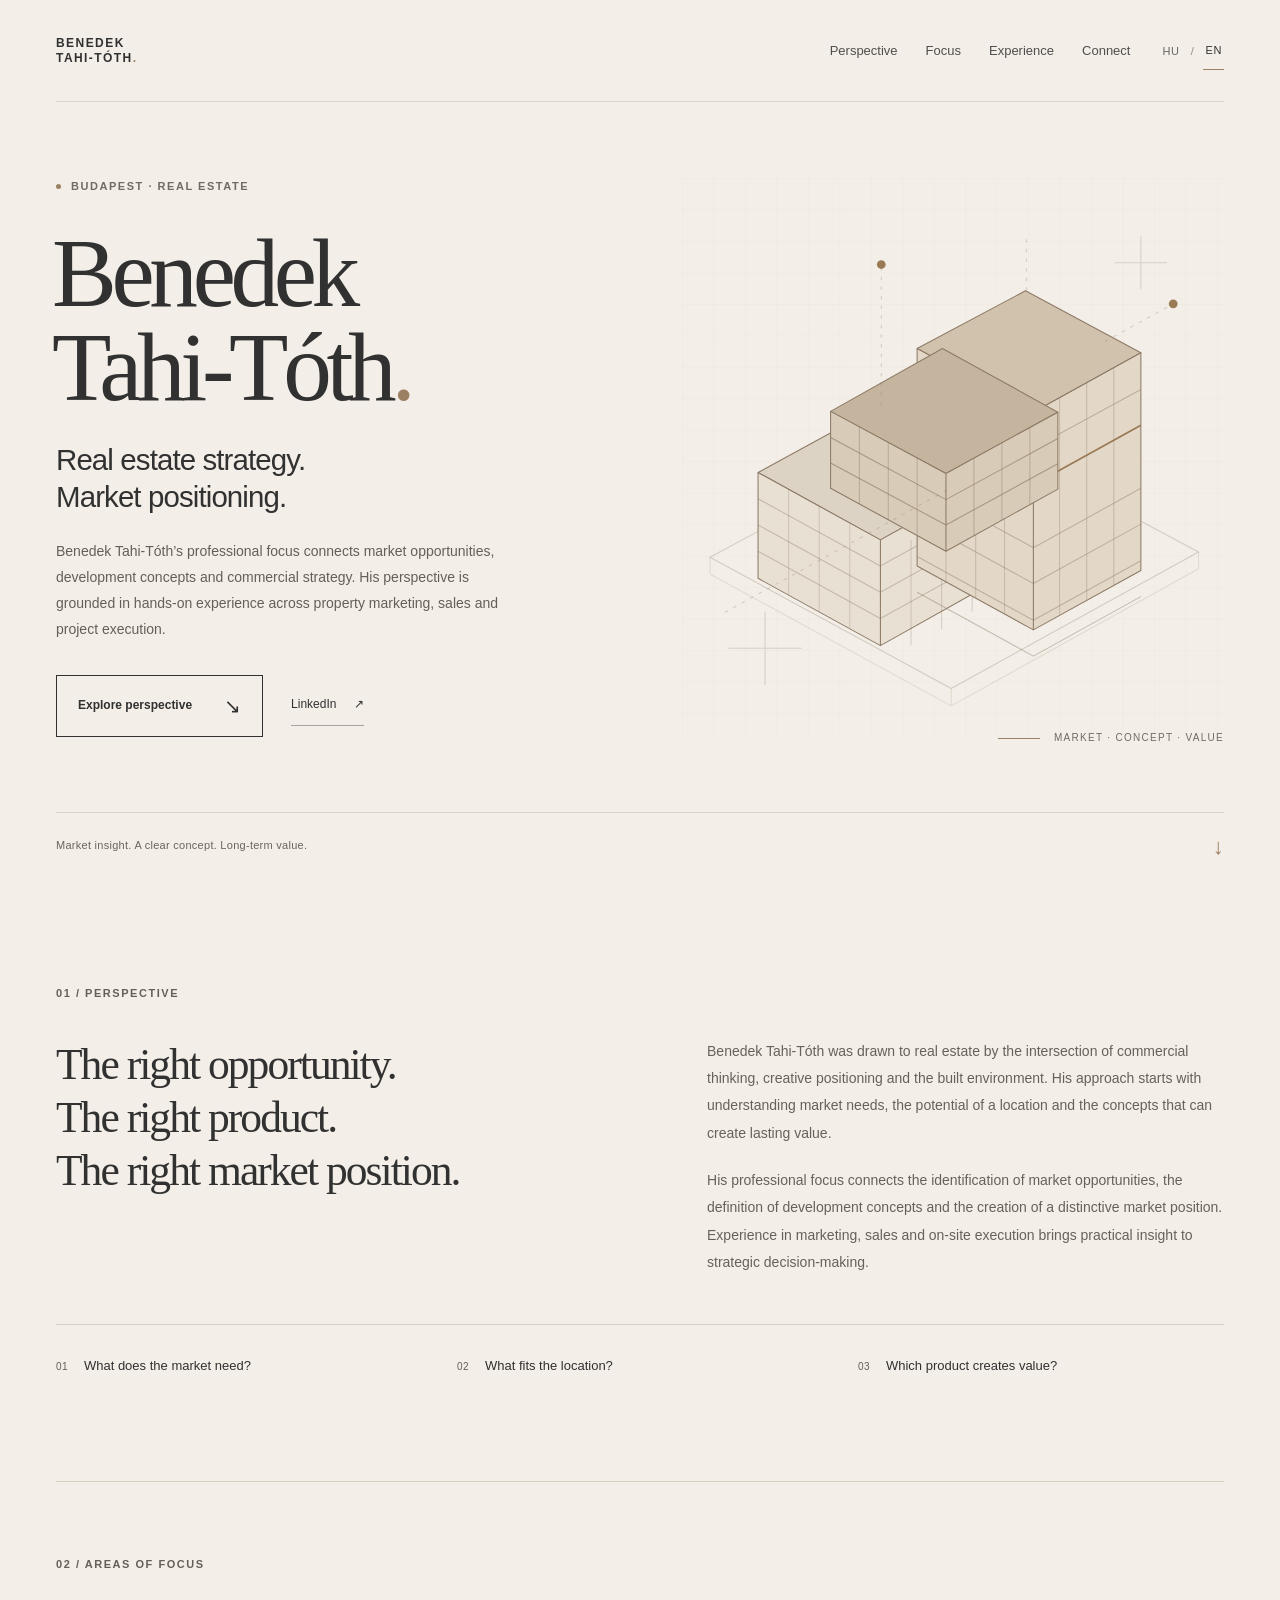
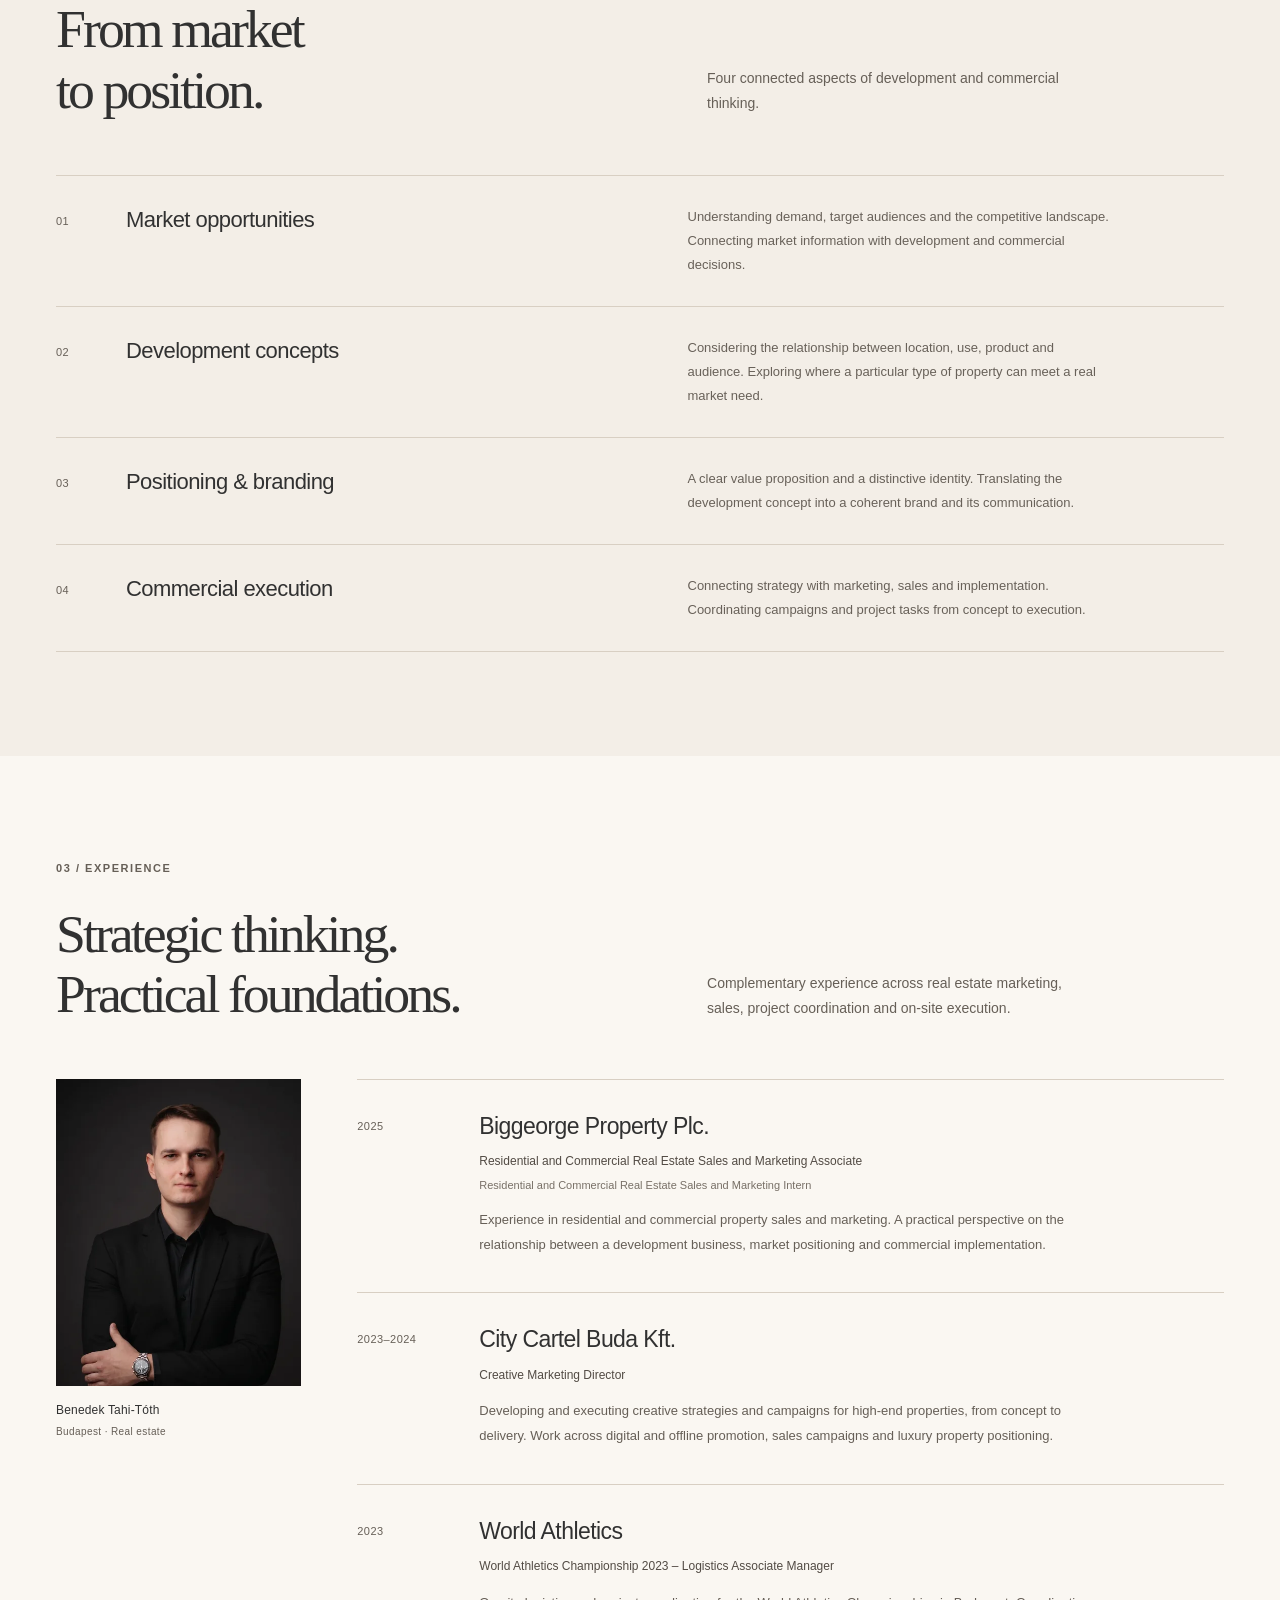
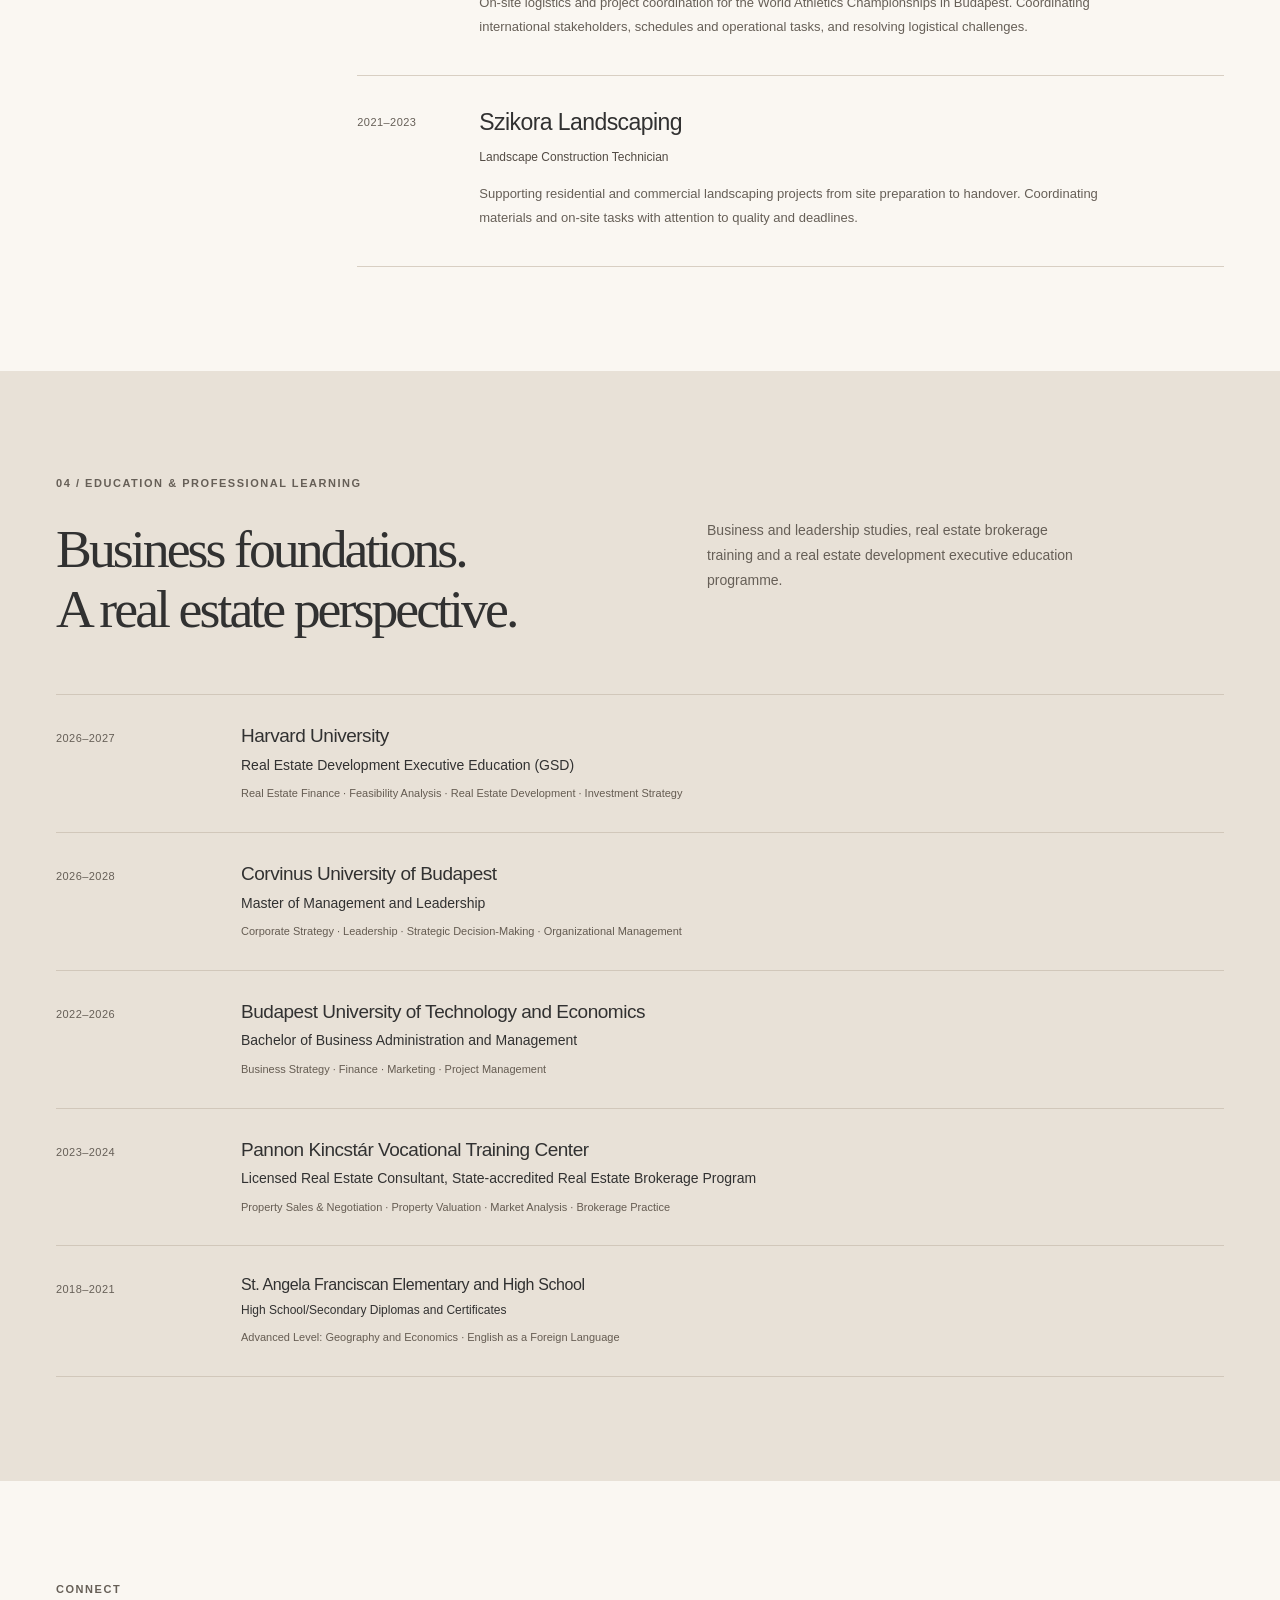
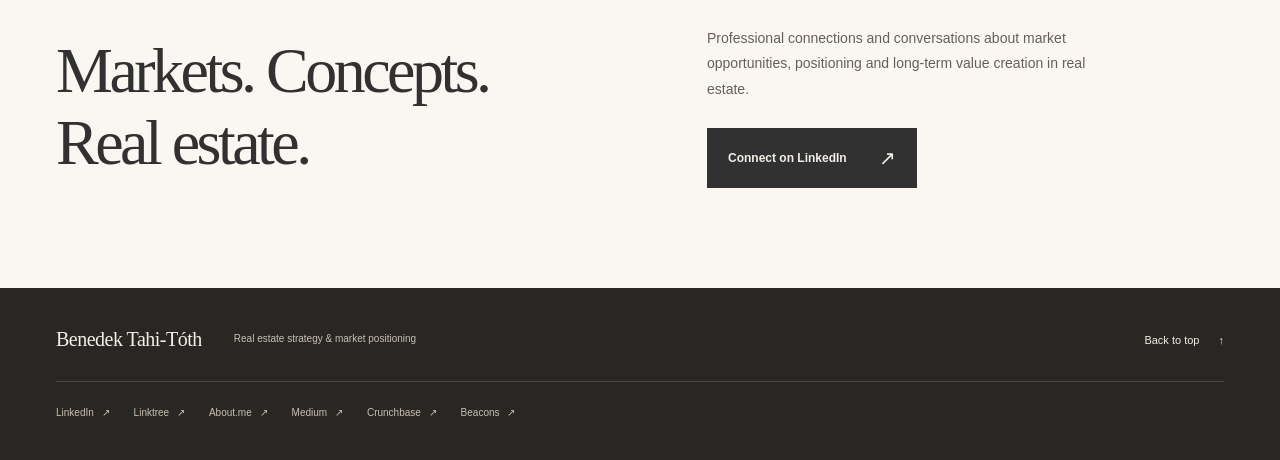
==== commit 3c329ae9: "Add files via upload" ====
--- a/en/index.html
+++ b/en/index.html
@@ -3,6 +3,7 @@
 <head>
   <meta charset="utf-8">
   <meta name="viewport" content="width=device-width, initial-scale=1">
+  <meta name="robots" content="max-image-preview:large">
   <title>Benedek Tahi-Tóth | Real Estate Strategy &amp; Positioning</title>
   <meta name="description" content="Benedek Tahi-Tóth. A real estate perspective connecting market opportunities, development concepts, brand positioning and commercial execution.">
   <meta name="author" content="Benedek Tahi-Tóth">
@@ -18,17 +19,18 @@
   <meta property="og:url" content="https://benedektt.github.io/en/">
   <meta property="og:locale" content="en_GB">
   <meta property="og:locale:alternate" content="hu_HU">
-  <meta property="og:image" content="https://benedektt.github.io/assets/social-card.png">
+  <meta property="og:image" content="https://benedektt.github.io/assets/benedek-tahi-toth-profile.jpg">
   <meta property="og:image:width" content="1200">
-  <meta property="og:image:height" content="630">
-  <meta property="og:image:alt" content="Benedek Tahi-Tóth — Real estate strategy and market positioning">
+  <meta property="og:image:height" content="1200">
+  <meta property="og:image:alt" content="Professional portrait of Benedek Tahi-Tóth">
   <meta name="twitter:card" content="summary_large_image">
   <meta name="twitter:title" content="Benedek Tahi-Tóth | Real Estate Strategy &amp; Positioning">
   <meta name="twitter:description" content="Benedek Tahi-Tóth. A real estate perspective connecting market opportunities, development concepts, brand positioning and commercial execution.">
-  <meta name="twitter:image" content="https://benedektt.github.io/assets/social-card.png">
+  <meta name="twitter:image" content="https://benedektt.github.io/assets/benedek-tahi-toth-profile-wide.jpg">
+  <meta name="twitter:image:alt" content="Professional portrait of Benedek Tahi-Tóth">
   <link rel="icon" href="../assets/favicon.svg" type="image/svg+xml">
   <link rel="stylesheet" href="../styles.css">
-  <script type="application/ld+json">{"@context":"https://schema.org","@graph":[{"@type":"Person","@id":"https://benedektt.github.io/#person","name":"Benedek Tahi-Tóth","alternateName":["Tahi-Tóth Benedek","Benedek Tahi-Toth","Tahi-Toth Benedek"],"url":"https://benedektt.github.io/","description":"Benedek Tahi-Tóth. A real estate perspective connecting market opportunities, development concepts, brand positioning and commercial execution.","sameAs":["https://www.linkedin.com/in/benedektt/","https://linktr.ee/benedektt","https://about.me/benedektt","https://medium.com/@benedektt","https://www.crunchbase.com/person/benedek-tahi-t%C3%B3th","https://beacons.ai/benedektt"],"knowsAbout":["Real estate market analysis","Real estate development concepts","Market positioning","Real estate branding","Property marketing","Residential and commercial real estate sales"]},{"@type":"WebSite","@id":"https://benedektt.github.io/#website","url":"https://benedektt.github.io/","name":"Benedek Tahi-Tóth","inLanguage":["hu","en"],"publisher":{"@id":"https://benedektt.github.io/#person"}},{"@type":"ProfilePage","@id":"https://benedektt.github.io/en/#profile","url":"https://benedektt.github.io/en/","name":"Benedek Tahi-Tóth | Real Estate Strategy & Positioning","inLanguage":"en","mainEntity":{"@id":"https://benedektt.github.io/#person"},"isPartOf":{"@id":"https://benedektt.github.io/#website"}}]}</script>
+  <script type="application/ld+json">{"@context":"https://schema.org","@graph":[{"@type":"Person","@id":"https://benedektt.github.io/#person","name":"Benedek Tahi-Tóth","alternateName":["Tahi-Tóth Benedek","Benedek Tahi-Toth","Tahi-Toth Benedek"],"url":"https://benedektt.github.io/","description":"Benedek Tahi-Tóth’s professional focus connects market opportunities, development concepts and commercial strategy.","sameAs":["https://www.linkedin.com/in/benedektt/","https://linktr.ee/benedektt","https://about.me/benedektt","https://medium.com/@benedektt","https://www.crunchbase.com/person/benedek-tahi-t%C3%B3th","https://beacons.ai/benedektt"],"knowsAbout":["Real estate market analysis","Real estate development concepts","Market positioning","Real estate branding","Property marketing","Residential and commercial real estate sales"],"givenName":"Benedek","familyName":"Tahi-Tóth","image":[{"@id":"https://benedektt.github.io/#portrait-square"},{"@id":"https://benedektt.github.io/#portrait-wide"},{"@id":"https://benedektt.github.io/#portrait"}],"mainEntityOfPage":{"@id":"https://benedektt.github.io/en/#profile"}},{"@type":"WebSite","@id":"https://benedektt.github.io/#website","url":"https://benedektt.github.io/","name":"Benedek Tahi-Tóth","inLanguage":["hu","en"],"publisher":{"@id":"https://benedektt.github.io/#person"}},{"@type":"ProfilePage","@id":"https://benedektt.github.io/en/#profile","url":"https://benedektt.github.io/en/","name":"Benedek Tahi-Tóth | Real Estate Strategy & Positioning","inLanguage":"en","mainEntity":{"@id":"https://benedektt.github.io/#person"},"isPartOf":{"@id":"https://benedektt.github.io/#website"},"primaryImageOfPage":{"@id":"https://benedektt.github.io/#portrait-square"}},{"@type":"ImageObject","@id":"https://benedektt.github.io/#portrait-square","url":"https://benedektt.github.io/assets/benedek-tahi-toth-profile.jpg","contentUrl":"https://benedektt.github.io/assets/benedek-tahi-toth-profile.jpg","width":1200,"height":1200,"caption":"Professional portrait of Benedek Tahi-Tóth","about":{"@id":"https://benedektt.github.io/#person"},"representativeOfPage":true},{"@type":"ImageObject","@id":"https://benedektt.github.io/#portrait-wide","url":"https://benedektt.github.io/assets/benedek-tahi-toth-profile-wide.jpg","contentUrl":"https://benedektt.github.io/assets/benedek-tahi-toth-profile-wide.jpg","width":1200,"height":675,"caption":"Professional portrait of Benedek Tahi-Tóth","about":{"@id":"https://benedektt.github.io/#person"},"representativeOfPage":true},{"@type":"ImageObject","@id":"https://benedektt.github.io/#portrait","url":"https://benedektt.github.io/assets/benedek-tahi-toth-portrait.jpg","contentUrl":"https://benedektt.github.io/assets/benedek-tahi-toth-portrait.jpg","width":960,"height":1200,"caption":"Professional portrait of Benedek Tahi-Tóth","about":{"@id":"https://benedektt.github.io/#person"},"representativeOfPage":true}]}</script>
 </head>
 <body id="top">
   <a class="skip-link" href="#main">Skip to content</a>
@@ -90,7 +92,16 @@
       </div>
       <section id="tapasztalat" class="experience section container" aria-labelledby="experience-title">
         <div class="section-heading"><div><p class="section-label">03 / Experience</p><h2 id="experience-title">Strategic thinking.<br>Practical foundations.</h2></div><p class="section-intro">Complementary experience across real estate marketing, sales, project coordination and on-site execution.</p></div>
+        <div class="experience-body">
+          <figure class="profile-portrait">
+            <picture>
+              <source type="image/webp" srcset="../assets/benedek-tahi-toth-portrait-480.webp 480w, ../assets/benedek-tahi-toth-portrait-960.webp 960w" sizes="(max-width: 600px) 240px, (max-width: 850px) 160px, (max-width: 1150px) 22vw, 285px">
+              <img src="../assets/benedek-tahi-toth-portrait.jpg" width="960" height="1200" alt="Professional portrait of Benedek Tahi-Tóth" loading="lazy" decoding="async">
+            </picture>
+            <figcaption><span class="portrait-name">Benedek Tahi-Tóth</span><span class="portrait-location">Budapest · Real estate</span></figcaption>
+          </figure>
         <div class="career-list"><article class="career"><p class="year">2025</p><div><h3>Biggeorge Property Plc.</h3><ul class="roles"><li>Residential and Commercial Real Estate Sales and Marketing Associate</li><li>Residential and Commercial Real Estate Sales and Marketing Intern</li></ul><p class="career-description">Experience in residential and commercial property sales and marketing. A practical perspective on the relationship between a development business, market positioning and commercial implementation.</p></div></article><article class="career"><p class="year">2023–2024</p><div><h3>City Cartel Buda Kft.</h3><ul class="roles"><li>Creative Marketing Director</li></ul><p class="career-description">Developing and executing creative strategies and campaigns for high-end properties, from concept to delivery. Work across digital and offline promotion, sales campaigns and luxury property positioning.</p></div></article><article class="career"><p class="year">2023</p><div><h3>World Athletics</h3><ul class="roles"><li>World Athletics Championship 2023 – Logistics Associate Manager</li></ul><p class="career-description">On-site logistics and project coordination for the World Athletics Championships in Budapest. Coordinating international stakeholders, schedules and operational tasks, and resolving logistical challenges.</p></div></article><article class="career"><p class="year">2021–2023</p><div><h3>Szikora Landscaping</h3><ul class="roles"><li>Landscape Construction Technician</li></ul><p class="career-description">Supporting residential and commercial landscaping projects from site preparation to handover. Coordinating materials and on-site tasks with attention to quality and deadlines.</p></div></article></div>
+        </div>
       </section>
       <div class="education-wrap">
         <section id="tanulmanyok" class="education section container" aria-labelledby="education-title">
--- a/styles.css
+++ b/styles.css
@@ -1,8 +1,9 @@
 :root{--ink:#313131;--ink-deep:#292724;--cream:#f3eee7;--paper:#faf7f2;--sand:#9b8064;--muted:#665f57;--line:#d8cfc3;--serif:Georgia,'Times New Roman',serif;--sans:Inter,'Segoe UI',Arial,sans-serif}
 *{box-sizing:border-box}html{scroll-behavior:smooth;scroll-padding-top:26px}body{margin:0;background:var(--paper);color:var(--ink);font-family:var(--sans);font-size:16px;line-height:1.65;-webkit-font-smoothing:antialiased}a{color:inherit;text-decoration:none}a:focus-visible{outline:3px solid #8b6f4f;outline-offset:6px}::selection{background:#dfd0bf;color:var(--ink)}h1,h2,h3,p{margin:0}h1,h2{font-family:var(--serif);font-weight:400;letter-spacing:-.055em}h2{font-size:clamp(36px,4.2vw,58px);line-height:1.13}h3{font-size:22px;font-weight:500;line-height:1.35;letter-spacing:-.025em}.container{width:min(1240px,calc(100% - 112px));margin-inline:auto}.section{padding-block:104px}.skip-link{position:absolute;top:-100px;left:16px;z-index:100;padding:12px 20px;background:var(--sand);color:var(--ink)}.skip-link:focus{top:16px}.hero-wrap{background:var(--cream)}.site-header,.hero{color:var(--ink);background:var(--cream)}.site-header{display:flex;align-items:center;justify-content:space-between;gap:30px;padding-top:31px;padding-bottom:31px;border-bottom:1px solid #31313124}.wordmark{font-size:12px;line-height:1.25;letter-spacing:.12em;font-weight:600;flex-shrink:0}.wordmark-dot{color:var(--sand)}.site-header nav{display:flex;align-items:center;gap:28px;margin-left:auto}.site-header nav a{font-size:13px;opacity:.84;padding-block:9px}.site-header nav a:hover{opacity:1;color:var(--sand)}.languages{display:flex;gap:9px;align-items:center;font-size:11px;letter-spacing:.06em}.languages a{padding:10px 2px;opacity:.72}.languages a[aria-current]{opacity:1;border-bottom:1px solid var(--sand)}.languages span{opacity:.5}.hero{display:grid;grid-template-columns:1.1fr 1fr;gap:0 30px;padding-top:76px;position:relative}.eyebrow,.section-label{font-size:11px;line-height:1.5;font-weight:600;text-transform:uppercase;letter-spacing:.14em}.eyebrow{display:flex;align-items:center;gap:10px;color:#716b63;margin-bottom:31px}.status-dot{width:5px;height:5px;background:var(--sand);border-radius:50%;display:inline-block}.hero h1{font-size:clamp(65px,7.6vw,110px);line-height:.97;margin-left:-4px;white-space:nowrap}.accent{color:var(--sand)}.position{font-size:clamp(22px,2.3vw,31px);font-weight:400;line-height:1.28;letter-spacing:-.03em;margin-top:26px}.hero-intro{max-width:475px;font-size:14px;line-height:1.85;color:#655f58;margin-top:23px}.hero-actions{display:flex;align-items:center;gap:28px;margin-top:32px}.button{display:inline-flex;align-items:center;justify-content:space-between;gap:32px;padding:16px 21px;font-size:12px;font-weight:600;line-height:1.4;min-height:50px;transition:background .15s,color .15s}.button span{font-size:20px;font-weight:400}.button-light{background:transparent;color:var(--ink);border:1px solid var(--ink)}.button-light:hover{background:var(--ink);color:var(--cream)}.button-dark{background:var(--ink);color:var(--cream)}.button-dark:hover{background:#4b4540}.text-link{white-space:nowrap;font-size:12px;border-bottom:1px solid #31313165;padding-block:10px}.text-link span{margin-left:14px}.hero-art{align-self:center;position:relative;min-width:0}.architecture{width:100%;height:auto;display:block;color:#8c7a66;overflow:visible}.art-caption{display:flex;align-items:center;justify-content:flex-end;gap:14px;font-size:10px;letter-spacing:.13em;text-transform:uppercase;color:#716b63;margin-top:-8px}.art-line{width:42px;height:1px;background:var(--sand)}.hero-foot{grid-column:1/-1;display:flex;justify-content:space-between;border-top:1px solid #31313124;margin-top:66px;padding-block:23px;font-size:11px;color:#6c655c;letter-spacing:.025em}.hero-foot>span:last-child{font-size:22px;color:var(--sand);line-height:1}.light-surface{background:var(--cream)}.section-label{color:var(--muted);margin-bottom:36px}.about-grid{display:grid;grid-template-columns:1.12fr 1fr;gap:72px}.about h2{font-size:clamp(30px,3.4vw,45px);line-height:1.22;letter-spacing:-.045em}.prose{font-size:14px;color:#686159;line-height:1.95}.prose p+p{margin-top:20px}.questions{display:grid;grid-template-columns:1fr 1fr 1fr;gap:35px;list-style:none;padding:30px 0 0;margin:48px 0 0;border-top:1px solid var(--line)}.questions li{font-size:13px;display:flex;gap:16px;align-items:baseline}.questions span,.row-number,.year{font-size:11px;letter-spacing:.04em;font-variant-numeric:tabular-nums;color:var(--muted)}.questions span{font-size:10px}.focus{border-top:1px solid var(--line);padding-top:74px}.section-heading{display:grid;grid-template-columns:1.12fr 1fr;gap:72px;align-items:end;margin-bottom:54px}.section-heading .section-label{margin-bottom:27px}.section-intro{max-width:390px;color:var(--muted);font-size:14px;line-height:1.8;padding-bottom:4px}.focus-list{border-top:1px solid var(--line)}.focus-row{display:grid;grid-template-columns:45px 1fr 1fr;gap:25px;border-bottom:1px solid var(--line);padding:29px 0}.focus-row .row-number{padding-top:7px}.focus-row h3{font-size:22px}.focus-row p{font-size:13px;color:#686159;line-height:1.85;max-width:425px}.experience{background:var(--paper)}.career-list{border-top:1px solid var(--line);margin-left:calc(22% + 6px)}.career{display:grid;grid-template-columns:96px 1fr;gap:26px;padding:31px 0 35px;border-bottom:1px solid var(--line)}.career .year,.study .year{padding-top:6px}.career h3{font-size:23px;margin-bottom:10px}.roles{list-style:none;padding:0;margin:0 0 14px;font-size:12px;font-weight:500;line-height:1.65;color:#524b44}.roles li+li{margin-top:4px}.roles li:nth-child(2){color:#787067;font-size:11px}.career-description{font-size:13px;line-height:1.9;color:var(--muted);max-width:630px}.education-wrap{background:#e8e1d7}.education .section-heading{align-items:center}.study-list{border-top:1px solid #d1c7ba}.study{display:grid;grid-template-columns:155px 1fr;gap:30px;padding:28px 0;border-bottom:1px solid #d1c7ba}.study h3{font-size:19px;margin-bottom:5px}.degree{font-size:14px;line-height:1.6;max-width:740px}.subjects{font-size:11px;line-height:1.8;color:#655c52;margin-top:8px}.study:last-child h3{font-size:16px}.study:last-child .degree{font-size:12px}.contact{padding-block:100px}.contact .section-label{margin-bottom:28px}.contact-grid{display:grid;grid-template-columns:1.12fr 1fr;gap:72px;align-items:center}.contact-grid h2{font-size:clamp(38px,5vw,70px)}.contact-grid p{font-size:14px;line-height:1.85;max-width:390px;color:var(--muted);margin-bottom:25px}.site-footer{background:var(--ink-deep);color:var(--cream);padding-block:35px}.footer-top{display:grid;grid-template-columns:auto 1fr auto;align-items:center;gap:32px}.footer-name{font-family:var(--serif);font-size:20px;letter-spacing:-.025em}.footer-top p{font-size:10px;color:#c8bfb2}.back-top{font-size:11px}.back-top span{margin-left:16px}.profile-links{display:flex;flex-wrap:wrap;gap:10px 24px;border-top:1px solid #ffffff24;margin-top:25px;padding-top:19px}.profile-links a{font-size:10px;line-height:2.4;color:#c8bfb2}.profile-links a:hover{color:#efdfcb}.profile-links a span{margin-left:5px}.error-page{min-height:100vh;display:grid;place-items:center;padding:36px;background:var(--cream)}.error-page h1{font-size:clamp(45px,8vw,90px);line-height:1.05}.error-page p[lang]{margin:20px 0 28px;color:var(--muted)}
+.experience-body{display:grid;grid-template-columns:minmax(170px,.75fr) minmax(0,2.65fr);gap:56px;align-items:start}.experience-body .career-list{margin-left:0}.profile-portrait{margin:0;max-width:285px}.profile-portrait picture{display:block;background:#292724}.profile-portrait img{display:block;width:100%;height:auto;aspect-ratio:4/5;object-fit:cover}.profile-portrait figcaption{padding-top:15px}.portrait-name{display:block;color:var(--ink);font-size:12px;font-weight:500;line-height:1.6;letter-spacing:.015em}.portrait-location{display:block;color:var(--muted);font-size:10px;line-height:1.8;letter-spacing:.04em;margin-top:3px}
 @media(min-width:1450px){.hero{padding-top:85px}}
-@media(max-width:1150px){.container{width:calc(100% - 72px)}.site-header nav{gap:20px}.hero{gap:0 16px;padding-top:60px}.hero h1{font-size:8.2vw}.hero-intro{font-size:13px}.hero-art{align-self:center}.about-grid,.section-heading,.contact-grid{gap:40px}.career-list{margin-left:12%}.focus-row{grid-template-columns:30px .95fr 1fr;gap:20px}.focus-row h3{font-size:20px}.footer-top{gap:20px}}
-@media(max-width:850px){.container{width:calc(100% - 48px)}.site-header{gap:20px;padding-block:25px}.site-header nav{gap:17px}.site-header nav a{font-size:11px}.hero h1{font-size:9vw}.hero{padding-top:45px}.hero-art{margin-right:-15px}.position{font-size:24px}.hero-intro{font-size:13px}.hero-actions{gap:18px}.hero-actions .button{gap:20px;padding:14px 16px;font-size:11px}.hero-foot{margin-top:45px;font-size:10px}.section{padding-block:75px}.about-grid{grid-template-columns:1fr;gap:28px}.about h2{font-size:43px}.prose{max-width:660px}.questions{gap:20px;margin-top:35px}.questions li{font-size:11px;gap:10px}.section-heading{gap:30px}.section-heading h2{font-size:40px}.section-intro{font-size:13px}.focus-row{grid-template-columns:25px 1fr;gap:10px 20px}.focus-row p{grid-column:2;max-width:100%;font-size:13px}.focus-row h3{font-size:23px}.career-list{margin-left:0}.study{grid-template-columns:105px 1fr;gap:20px}.contact-grid{gap:30px}.footer-top{grid-template-columns:1fr auto}.footer-top p{grid-column:1;grid-row:2}.back-top{grid-column:2;grid-row:1/3}.footer-top{gap:7px 20px}}
-@media(max-width:600px){.container{width:calc(100% - 40px)}.site-header{display:grid;grid-template-columns:1fr auto;gap:19px 20px;padding-top:22px;padding-bottom:15px}.wordmark{font-size:10px}.languages{grid-column:2;grid-row:1;font-size:11px}.site-header nav{grid-column:1/-1;grid-row:2;justify-content:space-between;gap:12px;margin:0}.site-header nav a{font-size:11px;padding-block:10px}.hero{display:flex;flex-direction:column;padding-top:39px}.eyebrow{font-size:9px;margin-bottom:27px}.hero h1{font-size:clamp(65px,17vw,94px);letter-spacing:-.06em;margin-left:-2px}.position{font-size:25px;margin-top:23px;line-height:1.3}.hero-intro{font-size:13px;margin-top:20px;line-height:1.85;max-width:460px}.hero-actions{margin-top:25px;gap:18px}.hero-actions .button{font-size:11px;padding:15px 17px;gap:20px}.hero-art{width:min(90%,410px);margin:14px auto -5px;align-self:center}.architecture{max-height:370px}.art-caption{font-size:8px;margin-top:-8px}.hero-foot{width:100%;font-size:9px;margin-top:29px;padding-block:20px;gap:20px;align-items:center;line-height:1.6}.hero-foot>span:first-child{max-width:270px}.section{padding-block:58px}.section-label{font-size:9px;margin-bottom:25px;letter-spacing:.13em}.about h2{font-size:clamp(28px,7.7vw,40px);line-height:1.25}.about-grid{gap:25px}.prose{font-size:13px;line-height:1.9}.questions{grid-template-columns:1fr;gap:15px;margin-top:28px;padding-top:25px}.questions li{font-size:12px;gap:17px}.section-heading{grid-template-columns:1fr;gap:19px;margin-bottom:34px}.section-heading h2{font-size:40px}.section-heading .section-label{margin-bottom:22px}.section-intro{font-size:13px;max-width:430px}.focus{padding-top:50px}.focus-row{padding-block:24px;gap:9px 15px}.focus-row h3{font-size:21px}.focus-row p{font-size:12px;line-height:1.9}.career{grid-template-columns:1fr;gap:10px;padding-block:25px}.career h3{font-size:21px}.career .year{font-size:10px;padding:0}.roles{font-size:11px;line-height:1.7;overflow-wrap:anywhere}.roles li:nth-child(2){font-size:10px}.career-description{font-size:12px;line-height:1.9}.study{grid-template-columns:1fr;gap:10px;padding-block:24px}.study .year{font-size:10px;padding:0}.study h3{font-size:18px}.degree{font-size:13px}.subjects{font-size:10px;line-height:1.85}.study:last-child h3{font-size:15px}.contact-grid{grid-template-columns:1fr;gap:25px}.contact-grid h2{font-size:44px}.contact-grid p{font-size:13px}.contact .section-label{margin-bottom:24px}.button-dark{font-size:11px}.site-footer{padding-block:29px}.footer-top{grid-template-columns:1fr;gap:7px}.footer-name{font-size:21px}.footer-top p{font-size:10px;grid-row:auto;grid-column:auto}.back-top{grid-row:auto;grid-column:auto;margin-top:14px;font-size:10px;justify-self:start;padding-block:6px}.profile-links{gap:8px 19px;margin-top:22px;padding-top:15px}.profile-links a{font-size:10px}}
+@media(max-width:1150px){.experience-body{gap:36px}.container{width:calc(100% - 72px)}.site-header nav{gap:20px}.hero{gap:0 16px;padding-top:60px}.hero h1{font-size:8.2vw}.hero-intro{font-size:13px}.hero-art{align-self:center}.about-grid,.section-heading,.contact-grid{gap:40px}.career-list{margin-left:12%}.focus-row{grid-template-columns:30px .95fr 1fr;gap:20px}.focus-row h3{font-size:20px}.footer-top{gap:20px}}
+@media(max-width:850px){.experience-body{grid-template-columns:1fr;gap:32px}.profile-portrait{display:grid;grid-template-columns:160px minmax(0,1fr);gap:24px;max-width:none;align-items:end}.profile-portrait figcaption{padding:0 0 2px}.container{width:calc(100% - 48px)}.site-header{gap:20px;padding-block:25px}.site-header nav{gap:17px}.site-header nav a{font-size:11px}.hero h1{font-size:9vw}.hero{padding-top:45px}.hero-art{margin-right:-15px}.position{font-size:24px}.hero-intro{font-size:13px}.hero-actions{gap:18px}.hero-actions .button{gap:20px;padding:14px 16px;font-size:11px}.hero-foot{margin-top:45px;font-size:10px}.section{padding-block:75px}.about-grid{grid-template-columns:1fr;gap:28px}.about h2{font-size:43px}.prose{max-width:660px}.questions{gap:20px;margin-top:35px}.questions li{font-size:11px;gap:10px}.section-heading{gap:30px}.section-heading h2{font-size:40px}.section-intro{font-size:13px}.focus-row{grid-template-columns:25px 1fr;gap:10px 20px}.focus-row p{grid-column:2;max-width:100%;font-size:13px}.focus-row h3{font-size:23px}.career-list{margin-left:0}.study{grid-template-columns:105px 1fr;gap:20px}.contact-grid{gap:30px}.footer-top{grid-template-columns:1fr auto}.footer-top p{grid-column:1;grid-row:2}.back-top{grid-column:2;grid-row:1/3}.footer-top{gap:7px 20px}}
+@media(max-width:600px){.experience-body{gap:28px}.profile-portrait{display:block;width:100%;max-width:240px}.profile-portrait figcaption{padding:13px 0 0}.container{width:calc(100% - 40px)}.site-header{display:grid;grid-template-columns:1fr auto;gap:19px 20px;padding-top:22px;padding-bottom:15px}.wordmark{font-size:10px}.languages{grid-column:2;grid-row:1;font-size:11px}.site-header nav{grid-column:1/-1;grid-row:2;justify-content:space-between;gap:12px;margin:0}.site-header nav a{font-size:11px;padding-block:10px}.hero{display:flex;flex-direction:column;padding-top:39px}.eyebrow{font-size:9px;margin-bottom:27px}.hero h1{font-size:clamp(65px,17vw,94px);letter-spacing:-.06em;margin-left:-2px}.position{font-size:25px;margin-top:23px;line-height:1.3}.hero-intro{font-size:13px;margin-top:20px;line-height:1.85;max-width:460px}.hero-actions{margin-top:25px;gap:18px}.hero-actions .button{font-size:11px;padding:15px 17px;gap:20px}.hero-art{width:min(90%,410px);margin:14px auto -5px;align-self:center}.architecture{max-height:370px}.art-caption{font-size:8px;margin-top:-8px}.hero-foot{width:100%;font-size:9px;margin-top:29px;padding-block:20px;gap:20px;align-items:center;line-height:1.6}.hero-foot>span:first-child{max-width:270px}.section{padding-block:58px}.section-label{font-size:9px;margin-bottom:25px;letter-spacing:.13em}.about h2{font-size:clamp(28px,7.7vw,40px);line-height:1.25}.about-grid{gap:25px}.prose{font-size:13px;line-height:1.9}.questions{grid-template-columns:1fr;gap:15px;margin-top:28px;padding-top:25px}.questions li{font-size:12px;gap:17px}.section-heading{grid-template-columns:1fr;gap:19px;margin-bottom:34px}.section-heading h2{font-size:40px}.section-heading .section-label{margin-bottom:22px}.section-intro{font-size:13px;max-width:430px}.focus{padding-top:50px}.focus-row{padding-block:24px;gap:9px 15px}.focus-row h3{font-size:21px}.focus-row p{font-size:12px;line-height:1.9}.career{grid-template-columns:1fr;gap:10px;padding-block:25px}.career h3{font-size:21px}.career .year{font-size:10px;padding:0}.roles{font-size:11px;line-height:1.7;overflow-wrap:anywhere}.roles li:nth-child(2){font-size:10px}.career-description{font-size:12px;line-height:1.9}.study{grid-template-columns:1fr;gap:10px;padding-block:24px}.study .year{font-size:10px;padding:0}.study h3{font-size:18px}.degree{font-size:13px}.subjects{font-size:10px;line-height:1.85}.study:last-child h3{font-size:15px}.contact-grid{grid-template-columns:1fr;gap:25px}.contact-grid h2{font-size:44px}.contact-grid p{font-size:13px}.contact .section-label{margin-bottom:24px}.button-dark{font-size:11px}.site-footer{padding-block:29px}.footer-top{grid-template-columns:1fr;gap:7px}.footer-name{font-size:21px}.footer-top p{font-size:10px;grid-row:auto;grid-column:auto}.back-top{grid-row:auto;grid-column:auto;margin-top:14px;font-size:10px;justify-self:start;padding-block:6px}.profile-links{gap:8px 19px;margin-top:22px;padding-top:15px}.profile-links a{font-size:10px}}
 @media(prefers-reduced-motion:reduce){html{scroll-behavior:auto}*{transition:none!important}}
-@media print{.hero-wrap,.site-header,.hero,.site-footer,.light-surface,.education-wrap{background:white;color:black}.hero-art,.site-header nav,.languages,.hero-actions,.hero-foot,.contact,.site-footer,.skip-link{display:none}.container{width:100%}.hero{display:block;padding:0}.hero h1{font-size:40px}.hero h1 br{display:none}.hero-intro,.position{color:black;max-width:100%}.position{font-size:20px}.section{padding-block:25px}.about-grid,.section-heading{display:block}.section-intro{margin-top:12px}.career-list{margin-left:0}.section-label,.prose,.career-description,.subjects,.degree{color:black}.career,.study{break-inside:avoid}.hero h1{white-space:normal}.section-heading h2,.about h2{font-size:26px}}
+@media print{.experience-body{display:block}.profile-portrait{display:none}.hero-wrap,.site-header,.hero,.site-footer,.light-surface,.education-wrap{background:white;color:black}.hero-art,.site-header nav,.languages,.hero-actions,.hero-foot,.contact,.site-footer,.skip-link{display:none}.container{width:100%}.hero{display:block;padding:0}.hero h1{font-size:40px}.hero h1 br{display:none}.hero-intro,.position{color:black;max-width:100%}.position{font-size:20px}.section{padding-block:25px}.about-grid,.section-heading{display:block}.section-intro{margin-top:12px}.career-list{margin-left:0}.section-label,.prose,.career-description,.subjects,.degree{color:black}.career,.study{break-inside:avoid}.hero h1{white-space:normal}.section-heading h2,.about h2{font-size:26px}}
